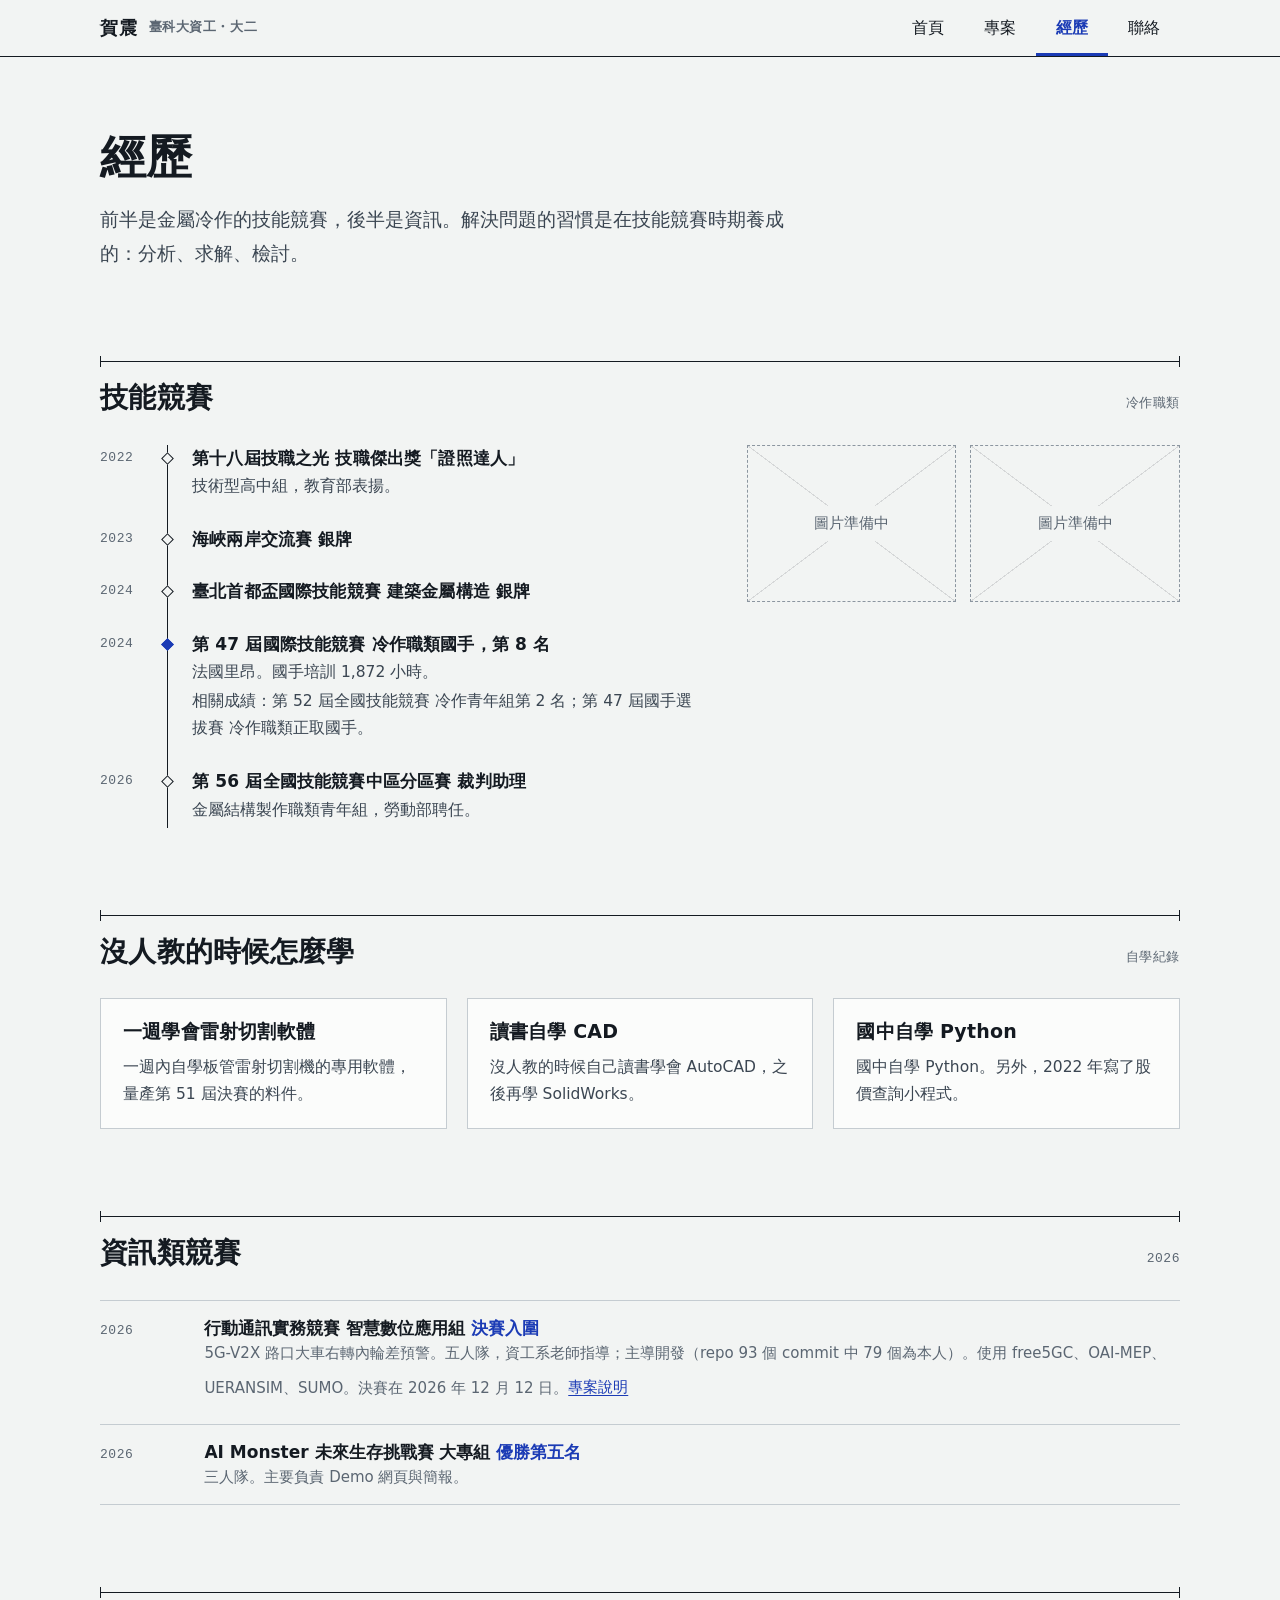
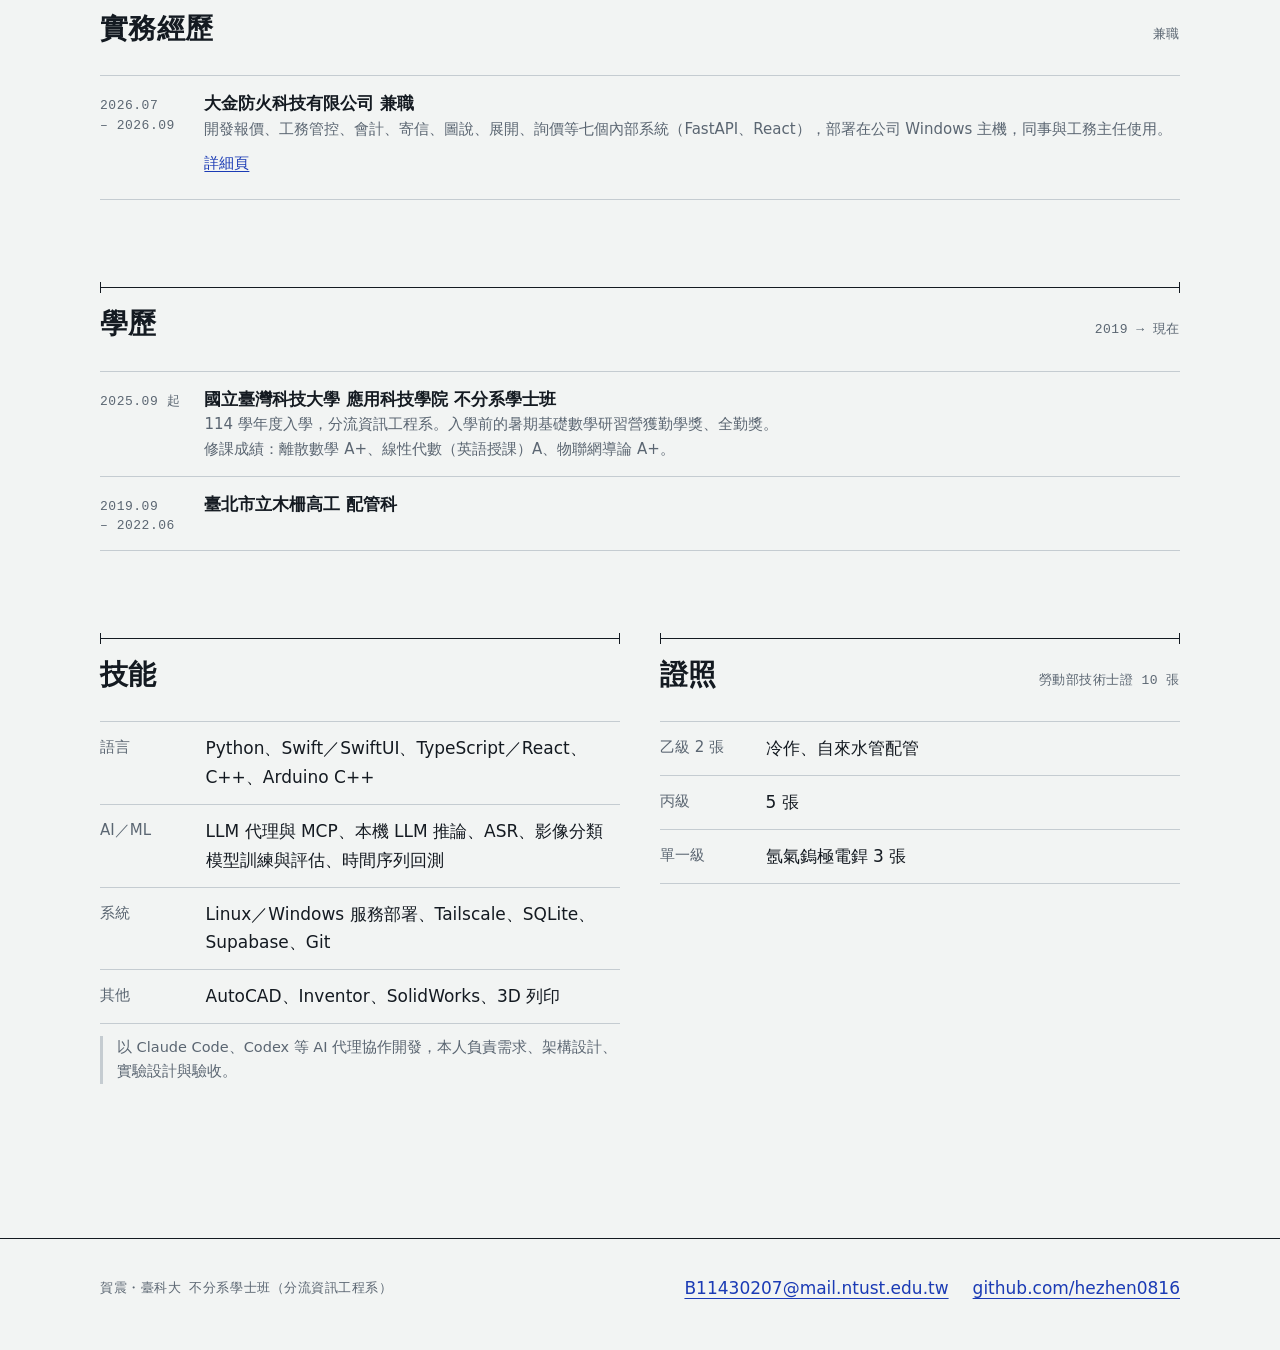
==== experience.html @ 113f3aa9 "Publish personal introduction site" ====
<!doctype html>
<html lang="zh-Hant-TW">
<head>
<meta charset="utf-8">
<meta name="viewport" content="width=device-width, initial-scale=1">
<title>經歷｜賀震</title>
<meta name="description" content="賀震的經歷：技能競賽、資訊類競賽、兼職、學歷、技能與證照。">
<link rel="stylesheet" href="assets/css/base.css">
<link rel="stylesheet" href="assets/css/layout.css">
<link rel="stylesheet" href="assets/css/components.css">
</head>
<body>
<a class="skip" href="#main">跳到主要內容</a>
<header class="site-head">
  <div class="wrap">
    <a class="brand" href="index.html">賀震 <span class="note">臺科大資工・大二</span></a>
    <nav class="site-nav" aria-label="主要導覽">
      <ul>
        <li><a href="index.html">首頁</a></li>
        <li><a href="projects.html">專案</a></li>
        <li><a href="experience.html" aria-current="page">經歷</a></li>
        <li><a href="index.html#contact">聯絡</a></li>
      </ul>
    </nav>
  </div>
</header>
<main id="main">
<div class="wrap page-head">
  <h1>經歷</h1>
  <p class="lead">前半是金屬冷作的技能競賽，後半是資訊。解決問題的習慣是在技能競賽時期養成的：分析、求解、檢討。</p>
</div>

<section class="section" aria-labelledby="skillcomp">
  <div class="wrap">
    <div class="sec-head"><h2 id="skillcomp">技能競賽</h2><p class="note">冷作職類</p></div>
    <div class="split" style="grid-template-columns:minmax(0,7fr) minmax(0,5fr)">
      <ol class="timeline">
        <li>
          <span class="note when">2022</span>
          <div class="body"><h3>第十八屆技職之光 技職傑出獎「證照達人」</h3><p>技術型高中組，教育部表揚。</p></div>
        </li>
        <li>
          <span class="note when">2023</span>
          <div class="body"><h3>海峽兩岸交流賽 銀牌</h3></div>
        </li>
        <li>
          <span class="note when">2024</span>
          <div class="body"><h3>臺北首都盃國際技能競賽 建築金屬構造 銀牌</h3></div>
        </li>
        <li class="key">
          <span class="note when">2024</span>
          <div class="body">
            <h3>第 47 屆國際技能競賽 冷作職類國手，第 8 名</h3>
            <p>法國里昂。國手培訓 1,872 小時。</p>
            <p>相關成績：第 52 屆全國技能競賽 冷作青年組第 2 名；第 47 屆國手選拔賽 冷作職類正取國手。</p>
          </div>
        </li>
        <li>
          <span class="note when">2026</span>
          <div class="body"><h3>第 56 屆全國技能競賽中區分區賽 裁判助理</h3><p>金屬結構製作職類青年組，勞動部聘任。</p></div>
        </li>
      </ol>
      <div class="slots">
        <!-- PHOTO: 第 47 屆國際技能競賽現場或作品照片 -->
        <figure><div class="slot tall" role="img" aria-label="圖片準備中"><span>圖片準備中</span></div></figure>
        <!-- PHOTO: 技職之光獎座照片 -->
        <figure><div class="slot" role="img" aria-label="圖片準備中"><span>圖片準備中</span></div></figure>
      </div>
    </div>
  </div>
</section>

<section class="section" aria-labelledby="learn">
  <div class="wrap">
    <div class="sec-head"><h2 id="learn">沒人教的時候怎麼學</h2><p class="note">自學紀錄</p></div>
    <div class="grid three">
      <article class="card plain"><h3>一週學會雷射切割軟體</h3><p>一週內自學板管雷射切割機的專用軟體，量產第 51 屆決賽的料件。</p></article>
      <article class="card plain"><h3>讀書自學 CAD</h3><p>沒人教的時候自己讀書學會 AutoCAD，之後再學 SolidWorks。</p></article>
      <article class="card plain"><h3>國中自學 Python</h3><p>國中自學 Python。另外，2022 年寫了股價查詢小程式。</p></article>
    </div>
  </div>
</section>

<section class="section" aria-labelledby="itcomp">
  <div class="wrap">
    <div class="sec-head"><h2 id="itcomp">資訊類競賽</h2><p class="note">2026</p></div>
    <ul class="rows">
      <li><span class="note when">2026</span><span class="what">行動通訊實務競賽 智慧數位應用組 <span class="res">決賽入圍</span>
        <span class="sub">5G-V2X 路口大車右轉內輪差預警。五人隊，資工系老師指導；主導開發（repo 93 個 commit 中 79 個為本人）。使用 free5GC、OAI-MEP、UERANSIM、SUMO。決賽在 2026 年 12 月 12 日。<a href="projects.html#v2x">專案說明</a></span></span></li>
      <li><span class="note when">2026</span><span class="what">AI Monster 未來生存挑戰賽 大專組 <span class="res">優勝第五名</span>
        <span class="sub">三人隊。主要負責 Demo 網頁與簡報。</span></span></li>
    </ul>
  </div>
</section>

<section class="section" aria-labelledby="work">
  <div class="wrap">
    <div class="sec-head"><h2 id="work">實務經歷</h2><p class="note">兼職</p></div>
    <ul class="rows">
      <li><span class="note when">2026.07<br>– 2026.09</span><span class="what">大金防火科技有限公司 兼職
        <span class="sub">開發報價、工務管控、會計、寄信、圖說、展開、詢價等七個內部系統（FastAPI、React），部署在公司 Windows 主機，同事與工務主任使用。<a href="projects/internal-systems.html">詳細頁</a></span></span></li>
    </ul>
  </div>
</section>

<section class="section" aria-labelledby="edu">
  <div class="wrap">
    <div class="sec-head"><h2 id="edu">學歷</h2><p class="note">2019 → 現在</p></div>
    <ul class="rows">
      <li><span class="note when">2025.09 起</span><span class="what">國立臺灣科技大學 應用科技學院 不分系學士班
        <span class="sub">114 學年度入學，分流資訊工程系。入學前的暑期基礎數學研習營獲勤學獎、全勤獎。<br>修課成績：離散數學 A+、線性代數（英語授課）A、物聯網導論 A+。</span></span></li>
      <li><span class="note when">2019.09<br>– 2022.06</span><span class="what">臺北市立木柵高工 配管科</span></li>
    </ul>
  </div>
</section>

<section class="section" aria-labelledby="skills">
  <div class="wrap">
    <div class="split even">
      <div>
        <div class="sec-head"><h2 id="skills">技能</h2></div>
        <dl class="kv">
          <div><dt>語言</dt><dd>Python、Swift／SwiftUI、TypeScript／React、C++、Arduino C++</dd></div>
          <div><dt>AI／ML</dt><dd>LLM 代理與 MCP、本機 LLM 推論、ASR、影像分類模型訓練與評估、時間序列回測</dd></div>
          <div><dt>系統</dt><dd>Linux／Windows 服務部署、Tailscale、SQLite、Supabase、Git</dd></div>
          <div><dt>其他</dt><dd>AutoCAD、Inventor、SolidWorks、3D 列印</dd></div>
        </dl>
        <p class="flow-note">以 Claude Code、Codex 等 AI 代理協作開發，本人負責需求、架構設計、實驗設計與驗收。</p>
      </div>
      <div>
        <div class="sec-head"><h2 id="lic">證照</h2><p class="note">勞動部技術士證 10 張</p></div>
        <dl class="kv">
          <div><dt>乙級 2 張</dt><dd>冷作、自來水管配管</dd></div>
          <div><dt>丙級</dt><dd>5 張</dd></div>
          <div><dt>單一級</dt><dd>氬氣鎢極電銲 3 張</dd></div>
        </dl>
      </div>
    </div>
  </div>
</section>
</main>
<footer class="site-foot">
  <div class="wrap">
    <p class="note">賀震・臺科大 不分系學士班（分流資訊工程系）</p>
    <p class="foot-links">
      <a href="mailto:B11430207@mail.ntust.edu.tw">B11430207@mail.ntust.edu.tw</a>
      <a href="https://github.com/hezhen0816" rel="noopener">github.com/hezhen0816</a>
    </p>
  </div>
</footer>
</body>
</html>
---- assets/css/base.css ----
/* base.css — design tokens, reset, typography, links, focus */
:root {
  color-scheme: light;
  --paper: #f2f4f3;        /* drafting vellum */
  --sheet: #fbfcfb;        /* raised surface */
  --ink: #141a21;
  --ink-2: #3b4652;
  --muted: #5b6672;
  --line: #c5ccd1;
  --line-strong: #141a21;
  --blue: #1b3bb5;         /* layout-fluid blue, the single accent */
  --blue-soft: #e2e7f7;
  --scribe: #9a4208;       /* caveats and limits only */
  --scribe-soft: #f6e9dc;

  --sans: "PingFang TC", "Noto Sans TC", "Microsoft JhengHei", "Heiti TC", system-ui, sans-serif;
  --mono: ui-monospace, "SF Mono", "Cascadia Mono", Menlo, Consolas, "PingFang TC", "Microsoft JhengHei", monospace;

  --wrap: 1080px;
  --gutter: clamp(18px, 4vw, 40px);
  --step: clamp(56px, 8vw, 104px);
}

*, *::before, *::after { box-sizing: border-box; }
html { -webkit-text-size-adjust: 100%; text-size-adjust: 100%; scroll-behavior: smooth; }
body {
  margin: 0;
  background: var(--paper);
  color: var(--ink);
  font-family: var(--sans);
  font-size: 1.0625rem;
  line-height: 1.8;
  overflow-wrap: anywhere;
  -webkit-font-smoothing: antialiased;
}
img, svg { max-width: 100%; height: auto; display: block; }
h1, h2, h3, h4, p, ul, ol, dl, dd, figure { margin: 0; }
ul, ol { padding: 0; list-style: none; }

h1, h2, h3 { line-height: 1.3; font-weight: 600; letter-spacing: 0.01em; text-wrap: balance; }
h1 { font-size: clamp(2rem, 5.4vw, 3.5rem); line-height: 1.22; letter-spacing: 0; }
h2 { font-size: clamp(1.4rem, 2.6vw, 1.75rem); }
h3 { font-size: 1.1875rem; }
p { text-wrap: pretty; }
.nb { display: inline-block; }            /* keep a phrase on one line */
strong { font-weight: 600; }

a { color: var(--blue); text-underline-offset: 0.22em; text-decoration-thickness: 1px; }
a:hover { text-decoration-thickness: 2px; }
:focus-visible { outline: 3px solid var(--blue); outline-offset: 3px; border-radius: 1px; }

/* small annotation text, like lettering on a drawing */
.note {
  font-family: var(--mono);
  font-size: 0.8125rem;
  line-height: 1.5;
  letter-spacing: 0.04em;
  color: var(--muted);
}
.num { font-family: var(--mono); font-variant-numeric: tabular-nums; letter-spacing: 0; }
.lead { font-size: clamp(1.0625rem, 1.6vw, 1.1875rem); color: var(--ink-2); max-width: 36em; }
.muted { color: var(--muted); }

.skip {
  position: absolute; left: 12px; top: -80px; z-index: 10;
  background: var(--ink); color: #fff; padding: 12px 16px; text-decoration: none;
}
.skip:focus { top: 12px; }

.visually-hidden {
  position: absolute; width: 1px; height: 1px; overflow: hidden;
  clip-path: inset(50%); white-space: nowrap;
}

@media (prefers-reduced-motion: reduce) {
  html { scroll-behavior: auto; }
  *, *::before, *::after { animation: none !important; transition: none !important; }
}
---- assets/css/layout.css ----
/* layout.css — page frame: header, main sections, grids, footer */
.wrap { width: 100%; max-width: calc(var(--wrap) + var(--gutter) * 2); margin-inline: auto; padding-inline: var(--gutter); }

/* header */
.site-head { border-bottom: 1px solid var(--line-strong); background: var(--paper); }
.site-head .wrap { display: flex; align-items: stretch; justify-content: space-between; gap: 8px; }
.brand {
  display: flex; align-items: center; gap: 10px; min-height: 56px;
  color: var(--ink); text-decoration: none; font-weight: 600; font-size: 1.125rem; letter-spacing: 0.08em;
}
.brand .note { display: none; }
.site-nav ul { display: flex; height: 100%; }
.site-nav a {
  display: flex; align-items: center; min-height: 56px; min-width: 44px; padding: 0 14px;
  color: var(--ink); text-decoration: none; font-size: 1rem;
  border-bottom: 3px solid transparent; border-top: 3px solid transparent;
}
.site-nav a:hover { color: var(--blue); }
.site-nav a[aria-current="page"] { border-bottom-color: var(--blue); color: var(--blue); font-weight: 600; }
@media (min-width: 640px) {
  .brand .note { display: inline; }
  .site-nav a { padding: 0 20px; }
}

/* sections */
.section { padding-block: calc(var(--step) * 0.5); }
.section + .section { padding-top: calc(var(--step) * 0.35); }
.page-head { padding-block: clamp(40px, 6vw, 72px) clamp(24px, 4vw, 40px); }
.page-head h1 { font-size: clamp(1.9rem, 4.6vw, 2.9rem); }
.page-head .lead { margin-top: 16px; }
.crumb { display: inline-flex; align-items: center; min-height: 44px; margin-bottom: 6px; text-decoration: none; }
.crumb:hover { text-decoration: underline; }

/* section heading: a dimension line with end ticks */
.sec-head { display: flex; align-items: baseline; justify-content: space-between; gap: 16px; flex-wrap: wrap; position: relative; padding-top: 18px; margin-bottom: 28px; border-top: 1px solid var(--line-strong); }
.sec-head::before, .sec-head::after { content: ""; position: absolute; top: -6px; width: 1px; height: 11px; background: var(--line-strong); }
.sec-head::before { left: 0; }
.sec-head::after { right: 0; }

/* grids */
.grid { display: grid; gap: 20px; }
@media (min-width: 720px) {
  .grid.two { grid-template-columns: repeat(2, minmax(0, 1fr)); }
  .grid.three { grid-template-columns: repeat(3, minmax(0, 1fr)); }
  .split { display: grid; grid-template-columns: minmax(0, 5fr) minmax(0, 7fr); gap: 40px; align-items: start; }
  .split.even { grid-template-columns: repeat(2, minmax(0, 1fr)); }
}
.split > * + * { margin-top: 24px; }
@media (min-width: 720px) { .split > * + * { margin-top: 0; } }
.stack > * + * { margin-top: 16px; }
.stack-lg > * + * { margin-top: 32px; }

/* hero */
.hero { padding-block: clamp(36px, 6vw, 80px) clamp(28px, 4vw, 48px);
  background-image:
    linear-gradient(to right, rgba(20,26,33,.045) 1px, transparent 1px),
    linear-gradient(to bottom, rgba(20,26,33,.045) 1px, transparent 1px);
  background-size: 32px 32px; background-position: center top;
  border-bottom: 1px solid var(--line);
}
.hero-grid { display: grid; gap: 28px; }
.hero h1 { margin-block: 14px 20px; }
.hero-actions { display: flex; flex-wrap: wrap; gap: 12px; margin-top: 28px; }
.hero-side { display: grid; gap: 16px; grid-template-columns: 104px minmax(0, 1fr); align-items: start; }
@media (min-width: 900px) {
  .hero-grid { grid-template-columns: minmax(0, 1fr) 320px; gap: 56px; align-items: center; }
  .hero-side { grid-template-columns: 1fr; align-items: start; }
}

/* footer */
.site-foot { margin-top: var(--step); border-top: 1px solid var(--line-strong); padding-block: 28px 40px; }
.site-foot .wrap { display: flex; flex-wrap: wrap; gap: 8px 32px; justify-content: space-between; align-items: center; }
.site-foot a { display: inline-flex; align-items: center; min-height: 44px; }
.foot-links { display: flex; flex-wrap: wrap; gap: 0 24px; }
.sec-head > a { display: inline-flex; align-items: center; min-height: 44px; }
.brand { min-width: 44px; }
@media (max-width: 639px) { .site-nav a { padding: 0 9px; } }
.hero h1 { font-size: clamp(2.1rem, 5.6vw, 3.6rem); letter-spacing: 0.02em; }
---- assets/css/components.css ----
/* components.css — reusable pieces: buttons, title block, cards, path, timeline, figures, charts */

/* buttons */
.btn {
  display: inline-flex; align-items: center; gap: 8px; min-height: 48px; padding: 0 20px;
  border: 1px solid var(--ink); background: var(--ink); color: #fff;
  text-decoration: none; font-weight: 600; font-size: 1rem; transition: background-color .15s, color .15s, border-color .15s;
}
.btn:hover { background: var(--blue); border-color: var(--blue); }
.btn.ghost { background: transparent; color: var(--ink); }
.btn.ghost:hover { color: var(--blue); border-color: var(--blue); background: var(--sheet); }
.arrow { display: inline-block; transition: transform .15s; }
a:hover .arrow { transform: translateX(3px); }

/* portrait with drawing-frame corner marks */
.portrait { position: relative; background: var(--sheet); border: 1px solid var(--line-strong); padding: 6px; }
.portrait img { width: 100%; aspect-ratio: 4 / 5; object-fit: cover; object-position: center 15%; }
@media (min-width: 900px) { .portrait { width: 180px; } }

/* title block — the corner table of an engineering drawing */
.title-block { border: 1px solid var(--line-strong); background: var(--sheet); display: grid; grid-template-columns: 1fr 1fr; }
.title-block > div { padding: 8px 12px 9px; border-top: 1px solid var(--line-strong); min-width: 0; }
.title-block > div:nth-child(-n+1), .title-block > div.wide:first-child { border-top: 0; }
.title-block > div.wide { grid-column: 1 / -1; }
.title-block > div.half + div.half { border-left: 1px solid var(--line-strong); }
.title-block dt { font-family: var(--mono); font-size: 0.75rem; letter-spacing: 0.08em; color: var(--muted); line-height: 1.4; }
.title-block dd { font-size: 0.9375rem; line-height: 1.5; font-weight: 600; }
.title-block dd a { font-weight: 500; }

/* path: three stations along a measured line */
.path { display: grid; gap: 0; counter-reset: st; }
.path li { position: relative; padding: 0 0 26px 28px; border-left: 1px solid var(--line-strong); }
.path li:last-child { padding-bottom: 0; }
.path li::before { content: ""; position: absolute; left: -6px; top: 6px; width: 11px; height: 11px; background: var(--paper); border: 1px solid var(--line-strong); transform: rotate(45deg); }
.path li.now::before { background: var(--blue); border-color: var(--blue); }
.path .when { display: block; margin-bottom: 2px; }
.path h3 { font-size: 1.125rem; }
.path p { font-size: 0.9688rem; color: var(--ink-2); margin-top: 4px; line-height: 1.7; }
.path .big { font-size: 1.5rem; font-weight: 600; color: var(--blue); }
@media (min-width: 820px) {
  .path { grid-template-columns: repeat(3, minmax(0, 1fr)); }
  .path li { padding: 26px 28px 0 0; border-left: 0; border-top: 1px solid var(--line-strong); }
  .path li::before { left: 0; top: -6px; }
  .path li:last-child { padding-right: 0; }
}

/* cards */
.card { position: relative; display: flex; flex-direction: column; gap: 10px; background: var(--sheet); border: 1px solid var(--line); padding: 22px 22px 20px; transition: border-color .15s; }
.card:hover, .card:focus-within { border-color: var(--line-strong); }
.card h3 a { color: var(--ink); text-decoration: none; }
.card h3 a::after { content: ""; position: absolute; inset: 0; }   /* whole card is the tap target */
.card h3 a:hover { color: var(--blue); }
.card p { font-size: 0.9688rem; line-height: 1.75; color: var(--ink-2); }
.card .more { margin-top: auto; padding-top: 8px; color: var(--blue); font-weight: 600; font-size: 0.9375rem; }
.card.plain { padding: 20px 22px; }
.card .kind { color: var(--muted); }

/* a measured result, set like a dimension callout */
.measure { border-left: 3px solid var(--blue); padding: 2px 0 2px 12px; }
.measure .val { font-family: var(--mono); font-size: 1.375rem; font-weight: 600; line-height: 1.3; color: var(--ink); letter-spacing: -0.01em; }
.measure .val small { font-size: 0.8125rem; font-weight: 500; color: var(--muted); letter-spacing: 0.02em; }
.measure .cap { font-size: 0.875rem; color: var(--muted); line-height: 1.5; }

/* tags */
.tags { display: flex; flex-wrap: wrap; gap: 6px; }
.tags li { font-family: var(--mono); font-size: 0.78rem; line-height: 1.4; padding: 3px 8px; border: 1px solid var(--line); color: var(--ink-2); background: var(--paper); }
.flag { display: inline-block; font-size: 0.8125rem; font-weight: 600; line-height: 1.4; padding: 2px 8px; background: var(--blue-soft); color: var(--blue); }
.flag.warn { background: var(--scribe-soft); color: var(--scribe); }

/* ruled list (awards, compact rows) */
.rows { border-top: 1px solid var(--line); }
.rows > li { display: grid; grid-template-columns: 5.2em minmax(0, 1fr); gap: 4px 16px; padding: 14px 0; border-bottom: 1px solid var(--line); align-items: baseline; }
.rows .when { padding-top: 2px; }
.rows .what { font-weight: 600; line-height: 1.55; }
.rows .res { color: var(--blue); white-space: nowrap; }
.rows .sub { display: block; font-weight: 400; font-size: 0.9375rem; color: var(--muted); line-height: 1.65; }

/* compact project list */
.plist > li { padding: 18px 0; border-bottom: 1px solid var(--line); }
.plist > li:first-child { border-top: 1px solid var(--line); }
.plist h3 { font-size: 1.0625rem; display: flex; flex-wrap: wrap; align-items: baseline; gap: 4px 12px; }
.plist p { font-size: 0.9688rem; color: var(--ink-2); line-height: 1.75; margin-top: 4px; max-width: 46em; }

/* timeline */
.timeline > li { display: grid; grid-template-columns: 3em minmax(0, 1fr); gap: 0 16px; }
.timeline .when { padding-top: 3px; }
.timeline .body { position: relative; padding: 0 0 26px 24px; border-left: 1px solid var(--line-strong); }
.timeline > li:last-child .body { padding-bottom: 4px; }
.timeline .body::before { content: ""; position: absolute; left: -5px; top: 9px; width: 9px; height: 9px; background: var(--paper); border: 1px solid var(--line-strong); transform: rotate(45deg); }
.timeline .key .body::before { background: var(--blue); border-color: var(--blue); }
.timeline h3 { font-size: 1.0625rem; line-height: 1.55; }
.timeline p { font-size: 0.9688rem; color: var(--ink-2); line-height: 1.75; margin-top: 2px; }

/* figures and empty photo slots */
.fig { background: var(--sheet); border: 1px solid var(--line); padding: 10px; }
.fig img { width: 100%; border: 1px solid var(--line); }
.fig figcaption, .slot + figcaption { margin-top: 8px; font-size: 0.875rem; color: var(--muted); line-height: 1.5; }
.fig.narrow { max-width: 400px; }
.slot {
  display: grid; place-items: center; aspect-ratio: 16 / 9; min-height: 150px;
  border: 1px dashed #8c96a0; color: var(--muted); font-size: 0.9375rem;
  background:
    linear-gradient(to top right, transparent calc(50% - .5px), rgba(20,26,33,.13) calc(50% - .5px), rgba(20,26,33,.13) calc(50% + .5px), transparent calc(50% + .5px)),
    linear-gradient(to bottom right, transparent calc(50% - .5px), rgba(20,26,33,.13) calc(50% - .5px), rgba(20,26,33,.13) calc(50% + .5px), transparent calc(50% + .5px));
}
.slot span { background: var(--paper); padding: 4px 12px; }
.slot.tall { aspect-ratio: 4 / 3; }

/* flow: pipeline steps that stack on phones */
.flow { display: grid; gap: 0; counter-reset: step; }
.flow li { position: relative; counter-increment: step; background: var(--sheet); border: 1px solid var(--line-strong); padding: 12px 14px 12px 46px; font-size: 0.9688rem; line-height: 1.6; }
.flow li + li { margin-top: 22px; }
.flow li + li::after { content: ""; position: absolute; left: 22px; top: -23px; height: 22px; width: 1px; background: var(--line-strong); }
.flow li + li::before { content: ""; position: absolute; left: 18px; top: -9px; width: 9px; height: 9px; border-right: 1px solid var(--line-strong); border-bottom: 1px solid var(--line-strong); transform: rotate(45deg); }
.flow li > .n { position: absolute; left: 14px; top: 13px; font-family: var(--mono); font-size: 0.8125rem; color: var(--blue); font-weight: 600; }
.flow li > .n::before { content: counter(step, decimal-leading-zero); }
.flow strong { display: block; }
.flow span.d { color: var(--muted); font-size: 0.9063rem; }
.flow li.human { border-style: dashed; }
.flow-note { margin-top: 12px; font-size: 0.9063rem; color: var(--muted); padding-left: 14px; border-left: 3px solid var(--line); line-height: 1.65; }

/* bar chart built from a list */
.bars > li { display: grid; grid-template-columns: minmax(0, 9.5em) minmax(0, 1fr) 3.4em; gap: 10px; align-items: center; padding: 7px 0; font-size: 0.9375rem; line-height: 1.4; }
.bars .track { height: 14px; background: #dfe4e6; }
.bars .fill { display: block; height: 100%; width: calc(var(--v) * 100%); background: #7f8b96; }
.bars .pick .fill { background: var(--blue); }
.bars .pick .name { font-weight: 600; }
.bars .ref .fill { background: repeating-linear-gradient(135deg, #7f8b96 0 4px, #aab3bb 4px 8px); }
.bars .v { text-align: right; }
@media (max-width: 480px) { .bars > li { grid-template-columns: minmax(0, 1fr) 3.4em; } .bars .track { grid-column: 1 / -1; grid-row: 2; } }

/* before / after comparison */
.ba { display: grid; gap: 10px; }
.ba > div { display: grid; grid-template-columns: 4.5em minmax(0, 1fr); gap: 12px; align-items: center; font-size: 0.9375rem; }
.ba .track { display: flex; align-items: center; gap: 10px; min-width: 0; }
.ba .fill { height: 18px; background: #7f8b96; width: calc(var(--v) * (100% - 6.5em)); min-width: 3px; flex: none; }
.ba .after .fill { background: var(--blue); }

/* architecture diagrams (inline SVG) */
.diagram { background: var(--sheet); border: 1px solid var(--line); padding: 14px; }
.diagram svg { width: 100%; height: auto; font-family: var(--sans); }
.diagram .d-wide { display: none; }
@media (min-width: 760px) { .diagram .d-wide { display: block; } .diagram .d-tall { display: none; } }
.diagram .d-tall { max-width: 360px; margin-inline: auto; }
.dg-box { fill: #fbfcfb; stroke: #141a21; stroke-width: 1; }
.dg-zone { fill: none; stroke: #8c96a0; stroke-width: 1; stroke-dasharray: 5 4; }
.dg-line { fill: none; stroke: #141a21; stroke-width: 1; }
.dg-back { fill: none; stroke: #1b3bb5; stroke-width: 1.5; }
.dg-t { font-size: 14px; font-weight: 600; fill: #141a21; text-anchor: middle; }
.dg-s { font-size: 11.5px; fill: #5b6672; text-anchor: middle; }
.dg-z { font-size: 11.5px; fill: #5b6672; font-family: var(--mono); letter-spacing: .06em; }
.dg-b { font-size: 12.5px; fill: #1b3bb5; font-weight: 600; text-anchor: middle; }

/* limits box */
.limits { border: 1px solid var(--scribe); background: var(--sheet); padding: 20px 22px; }
.limits h2 { font-size: 1.1875rem; color: var(--scribe); }
.limits ul { margin-top: 10px; }
.limits li, .dots li { position: relative; padding-left: 18px; line-height: 1.75; }
.limits li + li, .dots li + li { margin-top: 6px; }
.limits li::before, .dots li::before { content: ""; position: absolute; left: 2px; top: 0.78em; width: 7px; height: 1px; background: currentColor; }

/* facts table on detail pages */
.facts { display: grid; grid-template-columns: repeat(auto-fit, minmax(200px, 1fr)); gap: 18px 28px; padding: 20px 0; border-block: 1px solid var(--line-strong); }

/* key/value skill table */
.kv > div { display: grid; grid-template-columns: 5.5em minmax(0, 1fr); gap: 12px; padding: 12px 0; border-bottom: 1px solid var(--line); }
.kv > div:first-child { border-top: 1px solid var(--line); }
.kv dt { color: var(--muted); font-size: 0.9375rem; }
.kv dd { line-height: 1.7; }

/* contact */
.contact { border: 1px solid var(--line-strong); background: var(--sheet); padding: clamp(22px, 4vw, 40px); display: grid; gap: 20px; }
.contact .mail { font-family: var(--mono); font-size: clamp(0.95rem, 3.6vw, 1.375rem); font-weight: 600; display: inline-flex; align-items: center; min-height: 44px; }
@media (min-width: 820px) { .contact { grid-template-columns: minmax(0, 1fr) auto; align-items: end; } }

.pager { display: flex; flex-wrap: wrap; justify-content: space-between; gap: 12px; margin-top: 48px; padding-top: 20px; border-top: 1px solid var(--line); }
.pager a { display: inline-flex; align-items: center; min-height: 44px; font-weight: 600; text-decoration: none; }
.pager a:hover { text-decoration: underline; }

/* wide card: text beside figure */
.card.wide { display: grid; gap: 20px; }
@media (min-width: 720px) { .card.wide { grid-template-columns: minmax(0, 3fr) minmax(0, 2fr); gap: 32px; align-items: center; } }

/* paired photo slots */
.slots { display: grid; grid-template-columns: repeat(2, minmax(0, 1fr)); gap: 14px; }
.slots .slot { aspect-ratio: 4 / 3; min-height: 0; }

/* title block collapses to single column beside the portrait on small screens */
@media (max-width: 899px) {
  .title-block > div.half { grid-column: 1 / -1; }
  .title-block > div.half + div.half { border-left: 0; }
  .title-block dd br { display: none; }
  .title-block dd { font-size: 0.875rem; }
  .title-block > div { padding: 6px 10px 7px; }
}
.title-block .sep { display: none; }
@media (max-width: 899px) { .title-block .sep { display: inline; } }
.timeline h3, .path h3, .plist h3 { text-wrap: wrap; }

/* phone screenshots, shown whole */
.phones { display: grid; grid-template-columns: repeat(2, minmax(0, 1fr)); gap: 12px; max-width: 440px; }
.phones figure { background: var(--sheet); border: 1px solid var(--line); padding: 8px; }
.phones img { width: 100%; border: 1px solid var(--line); }
.phones figcaption { margin-top: 8px; font-size: 0.8438rem; color: var(--muted); line-height: 1.5; }
.phones.one { grid-template-columns: minmax(0, 1fr); max-width: 260px; }
.phones { align-items: start; }

/* HTML diagram header/footer boxes */
.dg-head { border: 1px solid var(--line-strong); padding: 10px 14px; font-weight: 600; text-align: center; margin-bottom: 10px; line-height: 1.5; }
.dg-foot { border: 1px dashed #8c96a0; padding: 8px 14px; text-align: center; color: var(--muted); font-size: 0.9375rem; margin-top: 10px; }
.diagram .bars > li { grid-template-columns: 5em minmax(0, 1fr) 3em; }
@media (max-width: 480px) { .diagram .bars > li { grid-template-columns: 5em minmax(0, 1fr) 3em; } .diagram .bars .track { grid-column: auto; grid-row: auto; } }
.disclosure { margin-top: 12px; font-size: 1rem; padding-left: 14px; border-left: 3px solid var(--blue); }

/* inline text links get a 44px hit area */
.sub a, .flow-note a { display: inline-flex; align-items: center; min-height: 44px; min-width: 44px; }
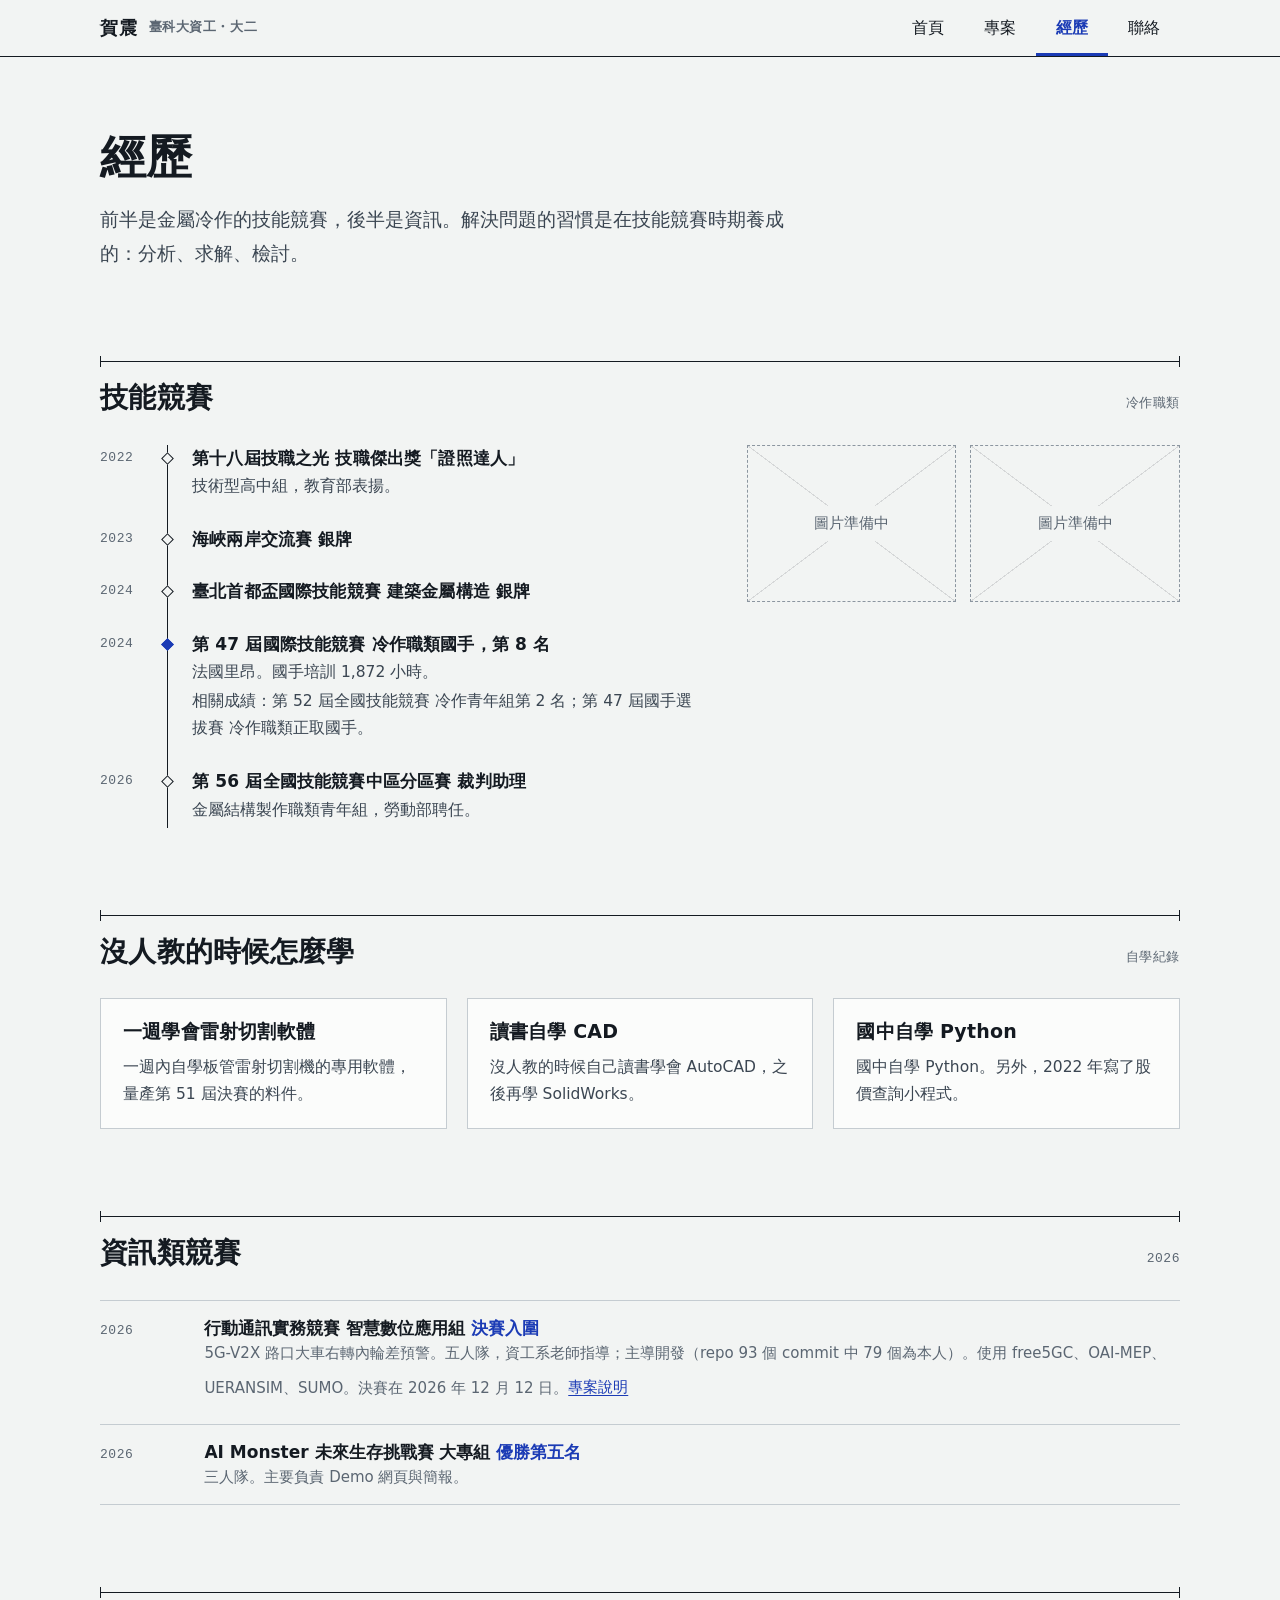
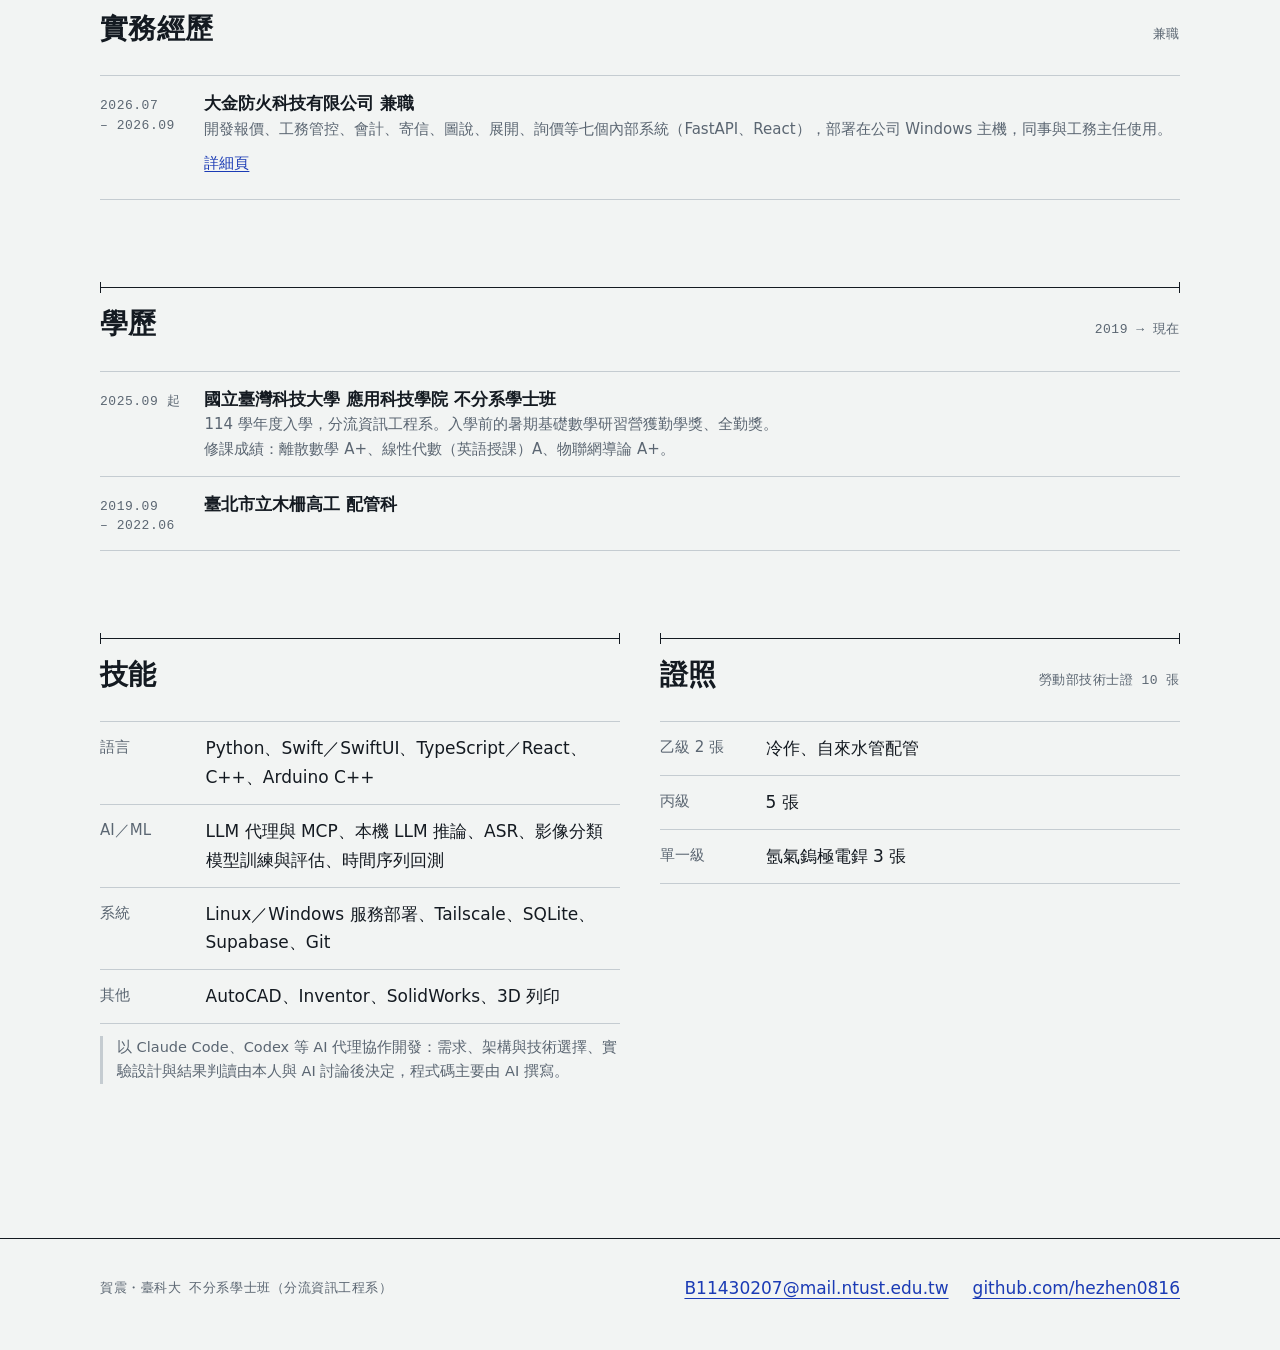
==== commit 61f52c05: "Describe AI collaboration accurately" ====
--- a/experience.html
+++ b/experience.html
@@ -8,6 +8,7 @@
 <link rel="stylesheet" href="assets/css/base.css">
 <link rel="stylesheet" href="assets/css/layout.css">
 <link rel="stylesheet" href="assets/css/components.css">
+<script src="assets/js/motion.js"></script>
 </head>
 <body>
 <a class="skip" href="#main">跳到主要內容</a>
@@ -125,7 +126,7 @@
           <div><dt>系統</dt><dd>Linux／Windows 服務部署、Tailscale、SQLite、Supabase、Git</dd></div>
           <div><dt>其他</dt><dd>AutoCAD、Inventor、SolidWorks、3D 列印</dd></div>
         </dl>
-        <p class="flow-note">以 Claude Code、Codex 等 AI 代理協作開發，本人負責需求、架構設計、實驗設計與驗收。</p>
+        <p class="flow-note">以 Claude Code、Codex 等 AI 代理協作開發：需求、架構與技術選擇、實驗設計與結果判讀由本人與 AI 討論後決定，程式碼主要由 AI 撰寫。</p>
       </div>
       <div>
         <div class="sec-head"><h2 id="lic">證照</h2><p class="note">勞動部技術士證 10 張</p></div>
--- a/assets/css/components.css
+++ b/assets/css/components.css
@@ -214,3 +214,66 @@
 
 /* inline text links get a 44px hit area */
 .sub a, .flow-note a { display: inline-flex; align-items: center; min-height: 44px; min-width: 44px; }
+
+/* ---------------------------------------------------------------------------
+   motion — pre-animation states exist only under html.js-motion, which
+   assets/js/motion.js sets (and never sets under prefers-reduced-motion).
+   Without it every element below is already in its final state.
+   --------------------------------------------------------------------------- */
+
+/* project cards: a slight lift on hover and keyboard focus */
+.card:not(.plain) { transition: border-color .15s, transform .2s ease-out; }
+.card:not(.plain):hover { border-color: var(--line-strong); transform: translateY(-2px); }
+/* separate rule so a browser without :has() still keeps the hover rule */
+.card:not(.plain):has(:focus-visible) { border-color: var(--line-strong); transform: translateY(-2px); }
+@media (prefers-reduced-motion: reduce) {
+  .card:not(.plain):hover { transform: none; }
+  .card:not(.plain):has(:focus-visible) { transform: none; }
+}
+
+@media screen {
+  /* section heading dimension line draws left -> right; end tick lands last */
+  .js-motion .sec-head {
+    border-top-color: transparent;
+    background: linear-gradient(var(--line-strong), var(--line-strong)) no-repeat left top / 0% 1px;
+    background-origin: border-box;
+    transition: background-size .7s cubic-bezier(.25, .6, .3, 1);
+  }
+  .js-motion .sec-head::before, .js-motion .sec-head::after { opacity: 0; transition: opacity .2s ease-out; }
+  .js-motion .sec-head::after { transition-delay: .55s; }
+  .js-motion .sec-head.is-in { background-size: 100% 1px; }
+  .js-motion .sec-head.is-in::before, .js-motion .sec-head.is-in::after { opacity: 1; }
+
+  /* home path: one continuous line, segment by segment, nodes set down as it passes */
+  .js-motion .path li {
+    border-left-color: transparent;
+    background: linear-gradient(var(--line-strong), var(--line-strong)) no-repeat left top / 1px 0%;
+    background-origin: border-box;
+    transition: background-size .3s linear;
+  }
+  .js-motion .path li::before { opacity: 0; transform: rotate(45deg) scale(.4); transition: opacity .2s ease-out, transform .2s ease-out; }
+  .js-motion .path li:nth-child(2), .js-motion .path li:nth-child(2)::before { transition-delay: .3s; }
+  .js-motion .path li:nth-child(3), .js-motion .path li:nth-child(3)::before { transition-delay: .6s; }
+  .js-motion .path li:last-child { transition-timing-function: ease-out; }
+  .js-motion .path.is-in li { background-size: 1px 100%; }
+  .js-motion .path.is-in li::before { opacity: 1; transform: rotate(45deg); }
+  @media (min-width: 820px) {
+    .js-motion .path li { border-top-color: transparent; background-size: 0% 1px; }
+    .js-motion .path.is-in li { background-size: 100% 1px; }
+  }
+
+  /* bars grow from zero (transform only, so nothing reflows) */
+  .js-motion .bars .fill, .js-motion .ba .fill { transform: scaleX(0); transform-origin: left center; transition: transform .7s cubic-bezier(.2, .7, .3, 1); }
+  .js-motion .bars.is-in .fill, .js-motion .ba.is-in .fill { transform: none; }
+
+  /* connector flow: a faint light gap travels along each line, only while on screen */
+  .dg-flow { fill: none; stroke: #fbfcfb; stroke-width: 2; stroke-dasharray: 3 45; stroke-dashoffset: 48; opacity: .6; }
+  .flow-on .dg-flow { animation: dg-flow 2.6s linear infinite; }
+  @keyframes dg-flow { to { stroke-dashoffset: 0; } }
+
+  .js-motion .flow-on.flow li + li::after {
+    background: repeating-linear-gradient(to bottom, var(--line-strong) 0 19px, #b9c1c7 19px 22px) 0 0 / 1px 22px;
+    animation: flow-down 2.4s linear infinite;
+  }
+  @keyframes flow-down { to { background-position: 0 22px; } }
+}
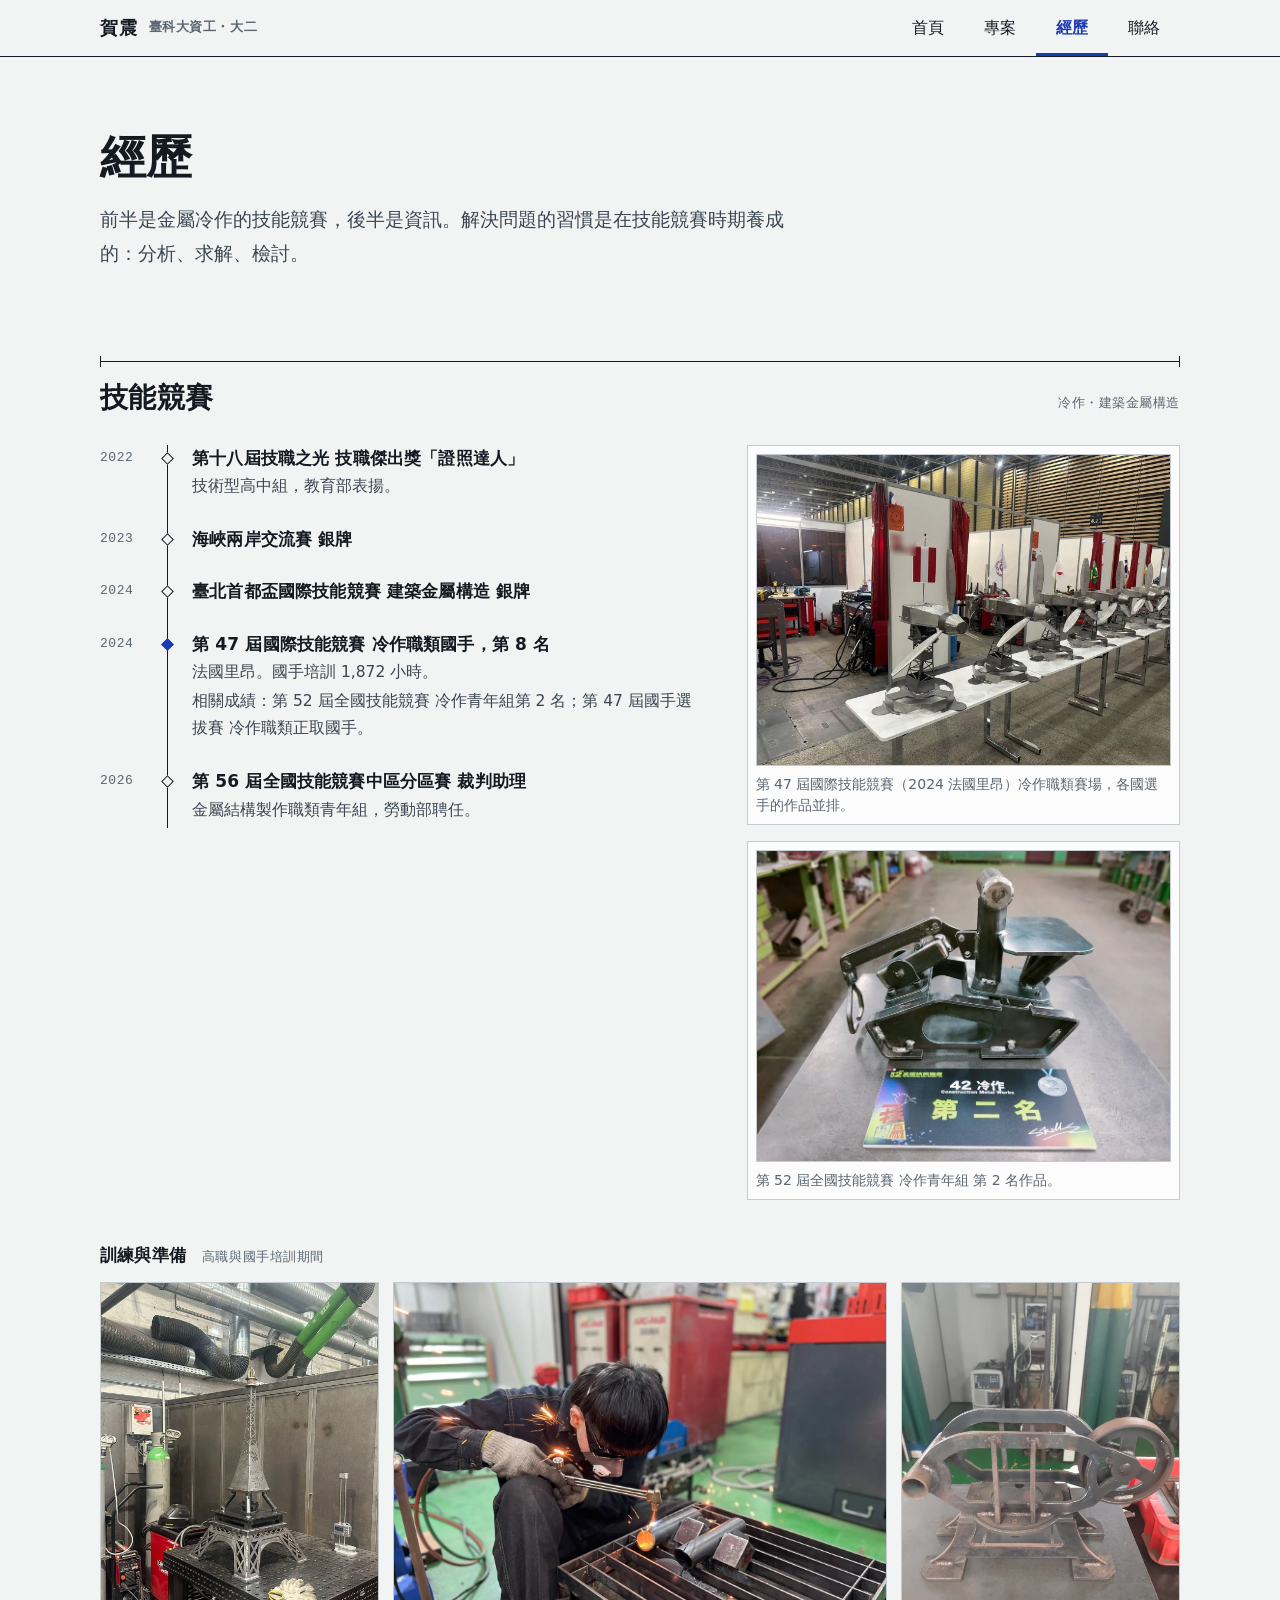
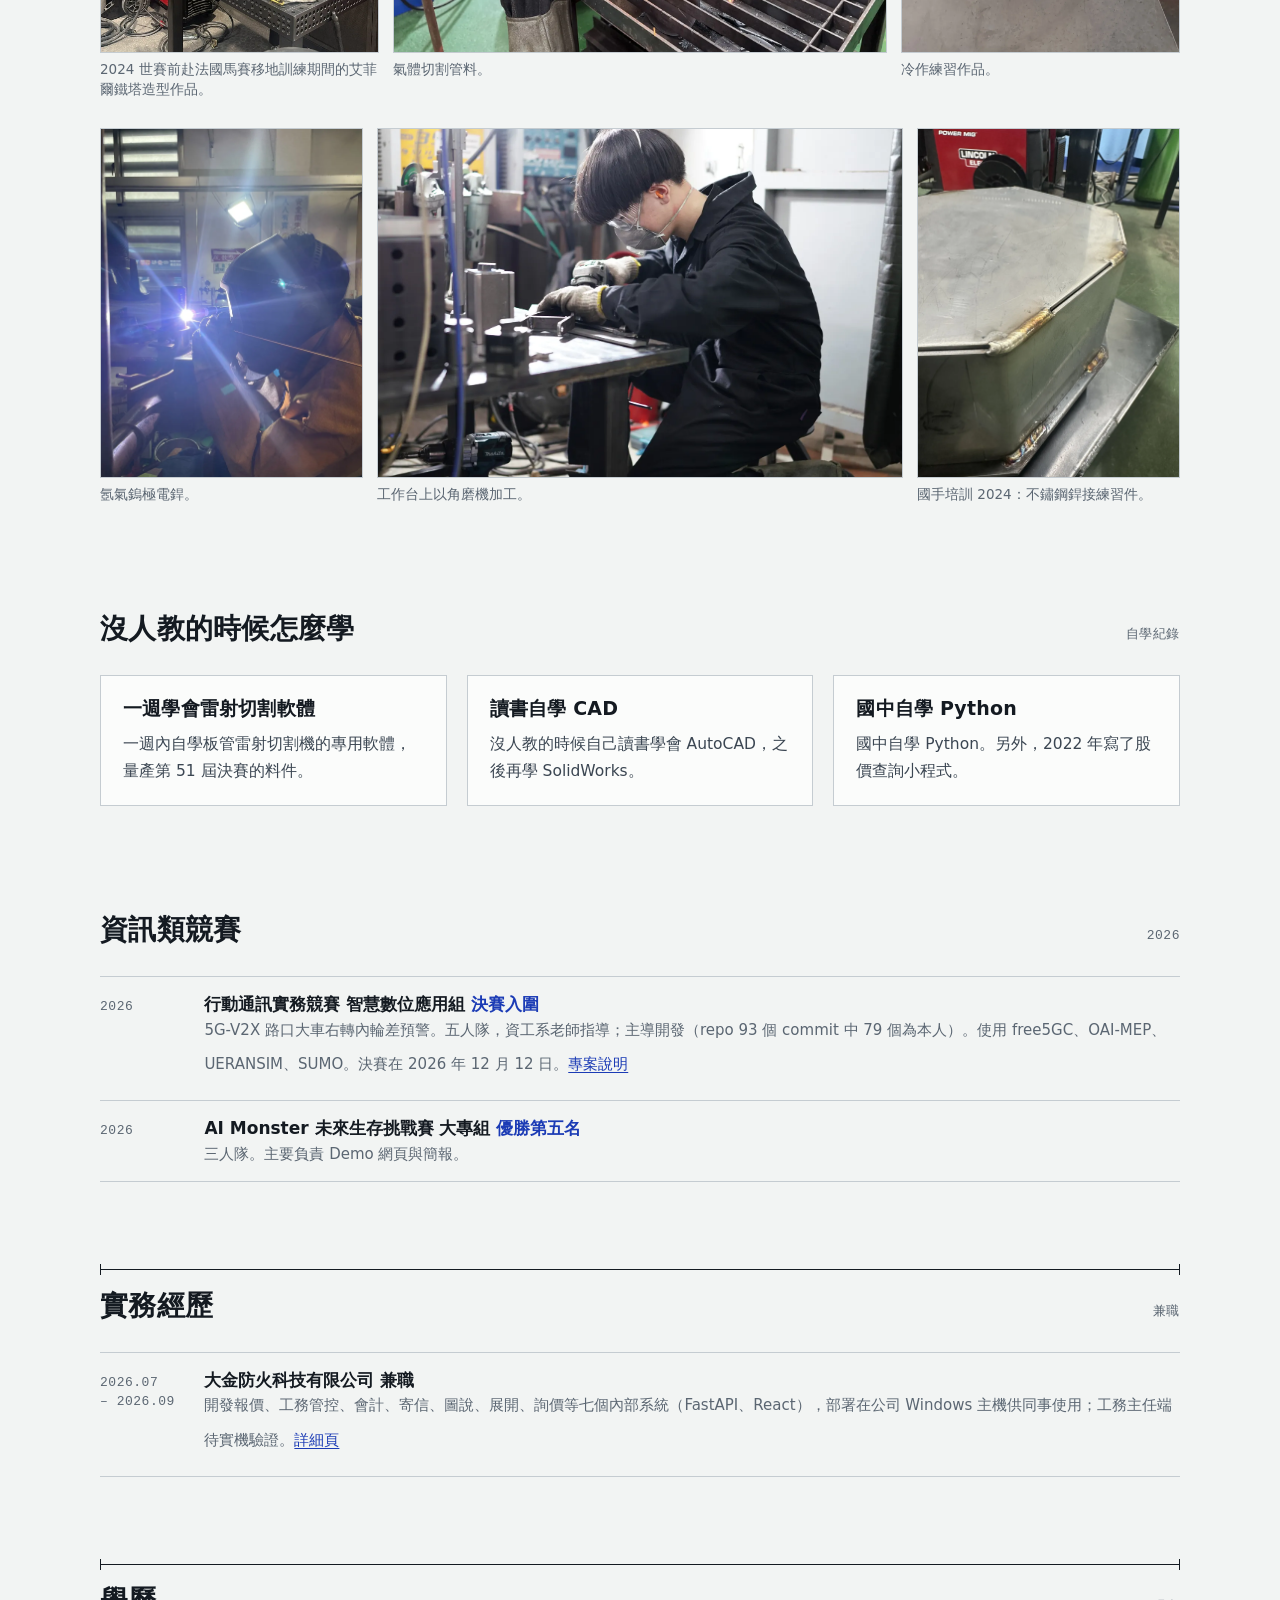
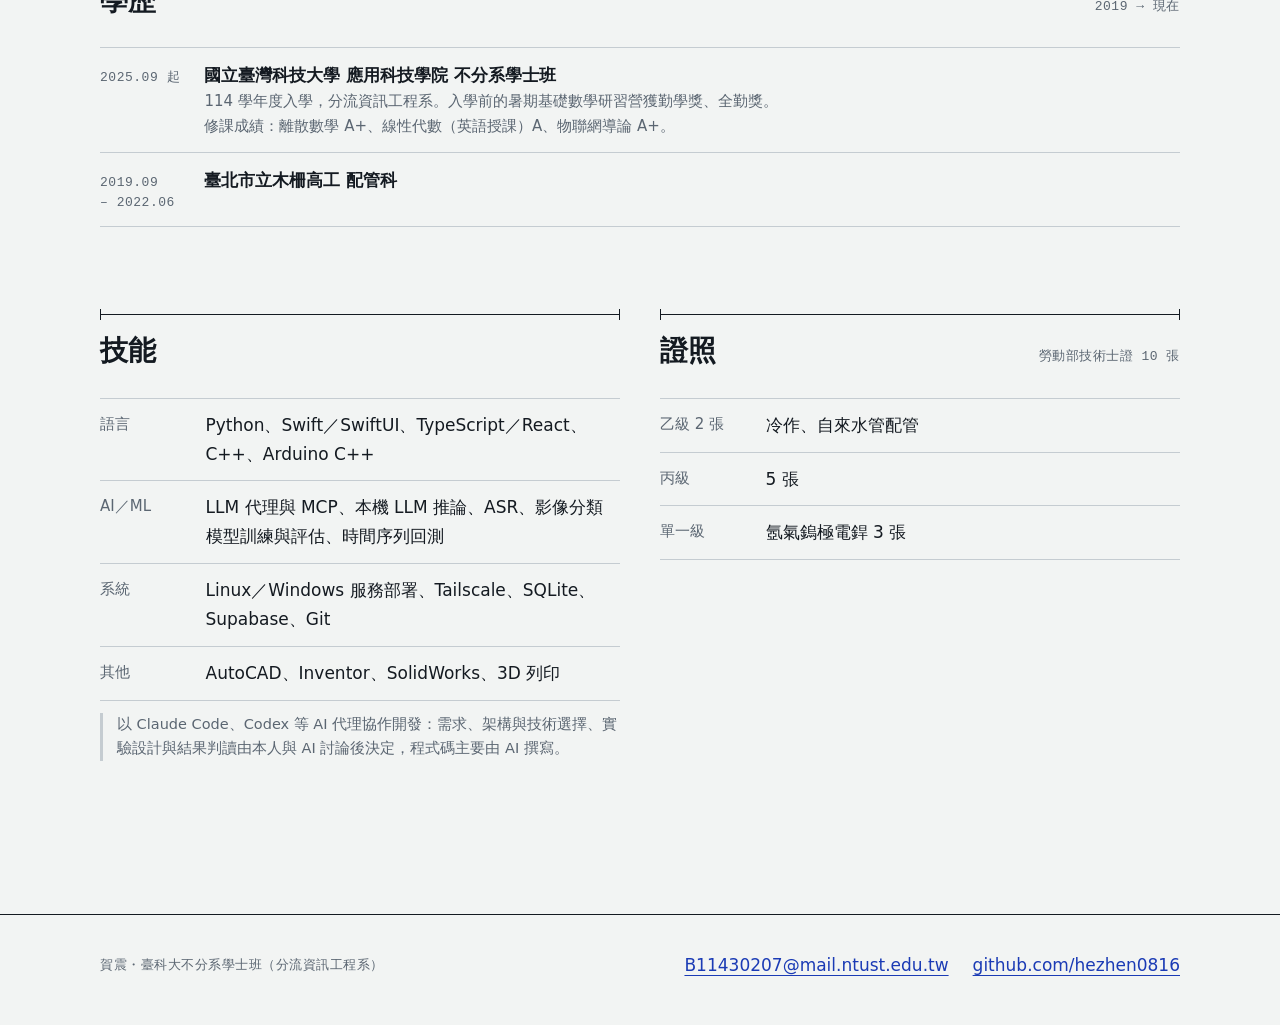
==== commit 514b8ee7: "Add photo gallery, project screenshots, V2X clip and review fixes Co-Authored-By: Claude Opus 5.5 <n" ====
--- a/experience.html
+++ b/experience.html
@@ -5,10 +5,18 @@
 <meta name="viewport" content="width=device-width, initial-scale=1">
 <title>經歷｜賀震</title>
 <meta name="description" content="賀震的經歷：技能競賽、資訊類競賽、兼職、學歷、技能與證照。">
+<link rel="icon" href="assets/img/favicon.svg" type="image/svg+xml">
+<meta property="og:type" content="website">
+<meta property="og:title" content="經歷｜賀震">
+<meta property="og:description" content="賀震的經歷：技能競賽、資訊類競賽、兼職、學歷、技能與證照。">
+<meta property="og:url" content="https://hezhen0816.github.io/portfolio/experience.html">
+<meta property="og:image" content="https://hezhen0816.github.io/portfolio/assets/img/og.jpg">
+<meta name="twitter:card" content="summary_large_image">
 <link rel="stylesheet" href="assets/css/base.css">
 <link rel="stylesheet" href="assets/css/layout.css">
 <link rel="stylesheet" href="assets/css/components.css">
 <script src="assets/js/motion.js"></script>
+<script src="assets/js/gallery.js" defer></script>
 </head>
 <body>
 <a class="skip" href="#main">跳到主要內容</a>
@@ -33,7 +41,7 @@
 
 <section class="section" aria-labelledby="skillcomp">
   <div class="wrap">
-    <div class="sec-head"><h2 id="skillcomp">技能競賽</h2><p class="note">冷作職類</p></div>
+    <div class="sec-head"><h2 id="skillcomp">技能競賽</h2><p class="note">冷作・建築金屬構造</p></div>
     <div class="split" style="grid-template-columns:minmax(0,7fr) minmax(0,5fr)">
       <ol class="timeline">
         <li>
@@ -61,12 +69,32 @@
           <div class="body"><h3>第 56 屆全國技能競賽中區分區賽 裁判助理</h3><p>金屬結構製作職類青年組，勞動部聘任。</p></div>
         </li>
       </ol>
-      <div class="slots">
-        <!-- PHOTO: 第 47 屆國際技能競賽現場或作品照片 -->
-        <figure><div class="slot tall" role="img" aria-label="圖片準備中"><span>圖片準備中</span></div></figure>
-        <!-- PHOTO: 技職之光獎座照片 -->
-        <figure><div class="slot" role="img" aria-label="圖片準備中"><span>圖片準備中</span></div></figure>
+      <div class="feature-photos">
+        <figure class="fig">
+          <button type="button" class="zoom" data-full="assets/img/experience/worldskills-lyon-floor.webp" aria-label="放大：第 47 屆國際技能競賽冷作職類賽場">
+            <img src="assets/img/experience/worldskills-lyon-floor.webp" width="1400" height="1050" alt="國際技能競賽法國里昂冷作職類賽場，各國選手完成的飛機螺旋槳造型金屬作品沿長桌排開" fetchpriority="high">
+          </button>
+          <figcaption>第 47 屆國際技能競賽（2024 法國里昂）冷作職類賽場，各國選手的作品並排。</figcaption>
+        </figure>
+        <figure class="fig">
+          <button type="button" class="zoom" data-full="assets/img/experience/national-52-second.webp" aria-label="放大：第 52 屆全國技能競賽第 2 名作品">
+            <img src="assets/img/experience/national-52-second.webp" width="855" height="643" alt="第 52 屆全國技能競賽冷作青年組第 2 名的金屬作品，前方放著寫有第二名的名牌" loading="lazy">
+          </button>
+          <figcaption>第 52 屆全國技能競賽 冷作青年組 第 2 名作品。</figcaption>
+        </figure>
       </div>
+    </div>
+    <div class="gallery-block">
+      <h3 class="gallery-title">訓練與準備 <span class="note">高職與國手培訓期間</span></h3>
+      <ul class="gallery">
+        <li style="--r:0.75"><figure><button type="button" class="zoom" data-full="assets/img/experience/france-exchange-eiffel.webp" aria-label="放大：艾菲爾鐵塔造型金屬作品"><img src="assets/img/experience/france-exchange-eiffel.webp" width="1050" height="1400" alt="2024 世賽前赴法國馬賽移地訓練期間的艾菲爾鐵塔造型金屬作品，放在工作台上，旁邊是銲機與氣瓶" loading="lazy"></button><figcaption>2024 世賽前赴法國馬賽移地訓練期間的艾菲爾鐵塔造型作品。</figcaption></figure></li>
+        <li style="--r:1.333"><figure><button type="button" class="zoom" data-full="assets/img/experience/cutting-sparks.webp" aria-label="放大：切割實作"><img src="assets/img/experience/cutting-sparks.webp" width="1400" height="1050" alt="蹲在切割架旁用氣體切割管料，火花四濺" loading="lazy"></button><figcaption>氣體切割管料。</figcaption></figure></li>
+        <li style="--r:0.75"><figure><button type="button" class="zoom" data-full="assets/img/experience/complex-piece.webp" aria-label="放大：冷作練習作品"><img src="assets/img/experience/complex-piece.webp" width="1050" height="1400" alt="工作台上的冷作練習作品，由鋼板與管料組成的機械造型框架" loading="lazy"></button><figcaption>冷作練習作品。</figcaption></figure></li>
+        <li class="brk" aria-hidden="true"></li>
+        <li style="--r:0.75"><figure><button type="button" class="zoom" data-full="assets/img/experience/welding-arc.webp" aria-label="放大：銲接實作"><img src="assets/img/experience/welding-arc.webp" width="1050" height="1400" alt="戴著銲接面罩進行氬氣鎢極電銲，電弧發出強光" loading="lazy"></button><figcaption>氬氣鎢極電銲。</figcaption></figure></li>
+        <li style="--r:1.5"><figure><button type="button" class="zoom" data-full="assets/img/experience/bench-work.webp" aria-label="放大：工作台加工"><img src="assets/img/experience/bench-work.webp" width="1400" height="933" alt="戴著護目鏡在工作台前用角磨機加工鋼件" loading="lazy"></button><figcaption>工作台上以角磨機加工。</figcaption></figure></li>
+        <li style="--r:0.75"><figure><button type="button" class="zoom" data-full="assets/img/experience/stainless-weld.webp" aria-label="放大：不鏽鋼銲接練習"><img src="assets/img/experience/stainless-weld.webp" width="1050" height="1400" alt="八角形不鏽鋼練習件，邊角與接縫處有一道道銲道" loading="lazy"></button><figcaption>國手培訓 2024：不鏽鋼銲接練習件。</figcaption></figure></li>
+      </ul>
     </div>
   </div>
 </section>
@@ -99,7 +127,7 @@
     <div class="sec-head"><h2 id="work">實務經歷</h2><p class="note">兼職</p></div>
     <ul class="rows">
       <li><span class="note when">2026.07<br>– 2026.09</span><span class="what">大金防火科技有限公司 兼職
-        <span class="sub">開發報價、工務管控、會計、寄信、圖說、展開、詢價等七個內部系統（FastAPI、React），部署在公司 Windows 主機，同事與工務主任使用。<a href="projects/internal-systems.html">詳細頁</a></span></span></li>
+        <span class="sub">開發報價、工務管控、會計、寄信、圖說、展開、詢價等七個內部系統（FastAPI、React），部署在公司 Windows 主機供同事使用；工務主任端待實機驗證。<a href="projects/internal-systems.html">詳細頁</a></span></span></li>
     </ul>
   </div>
 </section>
@@ -142,7 +170,7 @@
 </main>
 <footer class="site-foot">
   <div class="wrap">
-    <p class="note">賀震・臺科大 不分系學士班（分流資訊工程系）</p>
+    <p class="note">賀震・臺科大不分系學士班（分流資訊工程系）</p>
     <p class="foot-links">
       <a href="mailto:B11430207@mail.ntust.edu.tw">B11430207@mail.ntust.edu.tw</a>
       <a href="https://github.com/hezhen0816" rel="noopener">github.com/hezhen0816</a>
--- a/assets/css/layout.css
+++ b/assets/css/layout.css
@@ -61,10 +61,14 @@
 .hero-grid { display: grid; gap: 28px; }
 .hero h1 { margin-block: 14px 20px; }
 .hero-actions { display: flex; flex-wrap: wrap; gap: 12px; margin-top: 28px; }
-.hero-side { display: grid; gap: 16px; grid-template-columns: 104px minmax(0, 1fr); align-items: start; }
+.hero-right { display: grid; gap: 14px; min-width: 0; }
+.hero-photo { background: var(--sheet); border: 1px solid var(--line-strong); padding: 6px; }
+.hero-photo img { width: 100%; height: auto; aspect-ratio: 4 / 3; object-fit: cover; }
+.hero-photo figcaption { margin-top: 6px; font-size: 0.8438rem; color: var(--muted); line-height: 1.5; }
+.hero-side { display: grid; gap: 14px; grid-template-columns: 84px minmax(0, 1fr); align-items: start; }
+.hero-side .portrait { width: 84px; padding: 4px; }
 @media (min-width: 900px) {
-  .hero-grid { grid-template-columns: minmax(0, 1fr) 320px; gap: 56px; align-items: center; }
-  .hero-side { grid-template-columns: 1fr; align-items: start; }
+  .hero-grid { grid-template-columns: minmax(0, 1fr) 400px; gap: 56px; align-items: center; }
 }
 
 /* footer */
--- a/assets/css/components.css
+++ b/assets/css/components.css
@@ -15,7 +15,6 @@
 /* portrait with drawing-frame corner marks */
 .portrait { position: relative; background: var(--sheet); border: 1px solid var(--line-strong); padding: 6px; }
 .portrait img { width: 100%; aspect-ratio: 4 / 5; object-fit: cover; object-position: center 15%; }
-@media (min-width: 900px) { .portrait { width: 180px; } }
 
 /* title block — the corner table of an engineering drawing */
 .title-block { border: 1px solid var(--line-strong); background: var(--sheet); display: grid; grid-template-columns: 1fr 1fr; }
@@ -277,3 +276,37 @@
   }
   @keyframes flow-down { to { background-position: 0 22px; } }
 }
+
+/* photo gallery (experience page) */
+.feature-photos { display: grid; gap: 16px; }
+.feature-photos .fig { padding: 8px; }
+.zoom { display: block; width: 100%; padding: 0; margin: 0; border: 0; background: none; cursor: zoom-in; font: inherit; color: inherit; }
+.zoom img { display: block; width: 100%; height: auto; border: 1px solid var(--line); }
+.zoom:focus-visible { outline: 3px solid var(--blue); outline-offset: 2px; }
+.gallery-block { margin-top: 44px; }
+.gallery-title { font-size: 1.0625rem; margin-bottom: 14px; }
+.gallery-title .note { margin-left: 10px; font-weight: 400; }
+.gallery { list-style: none; margin: 0; padding: 0; display: flex; flex-wrap: wrap; gap: 14px; }
+.gallery li { flex: calc(var(--r) * 10) 1 calc(var(--r) * 230px); min-width: 0; }
+.gallery li.brk { flex: 0 0 100%; height: 0; margin-top: -14px; }
+.gallery figure { margin: 0; }
+.gallery .zoom img { width: 100%; height: auto; aspect-ratio: var(--r); object-fit: cover; }
+.gallery figcaption { margin-top: 6px; font-size: 0.8438rem; color: var(--muted); line-height: 1.5; }
+@media (max-width: 719px) { .gallery { gap: 10px; } .gallery li { flex-basis: calc(var(--r) * 150px); } .gallery li.brk { display: none; } }
+
+dialog.lightbox { border: 0; padding: 0; background: transparent; max-width: 96vw; max-height: 96vh; overflow: visible; }
+dialog.lightbox::backdrop { background: rgba(20, 26, 33, 0.88); }
+dialog.lightbox img { display: block; max-width: 94vw; max-height: 86vh; width: auto; height: auto; margin: 0 auto; background: var(--sheet); }
+dialog.lightbox p { margin: 10px 0 0; color: #e8ecef; font-size: 0.9375rem; text-align: center; max-width: 94vw; }
+dialog.lightbox button { position: absolute; top: 8px; min-width: 44px; min-height: 44px; border: 1px solid #e8ecef; background: rgba(20, 26, 33, 0.72); color: #e8ecef; font: inherit; cursor: pointer; }
+dialog.lightbox button:hover { background: rgba(20, 26, 33, 0.95); }
+dialog.lightbox button:focus-visible { outline: 3px solid #fff; outline-offset: 2px; }
+dialog.lightbox .lb-close { right: 8px; padding: 0 14px; }
+dialog.lightbox .lb-prev, dialog.lightbox .lb-next { top: 50%; transform: translateY(-50%); font-size: 1.5rem; line-height: 1; }
+dialog.lightbox .lb-prev { left: 8px; }
+dialog.lightbox .lb-next { right: 8px; }
+
+/* clickable screenshots */
+.shot .zoom, .phones .zoom { cursor: zoom-in; }
+.shot .zoom img, .phones .zoom img { border: 1px solid var(--line); }
+.card-img { width: 100%; height: auto; aspect-ratio: 16 / 9; object-fit: cover; border: 1px solid var(--line); margin-top: 4px; }
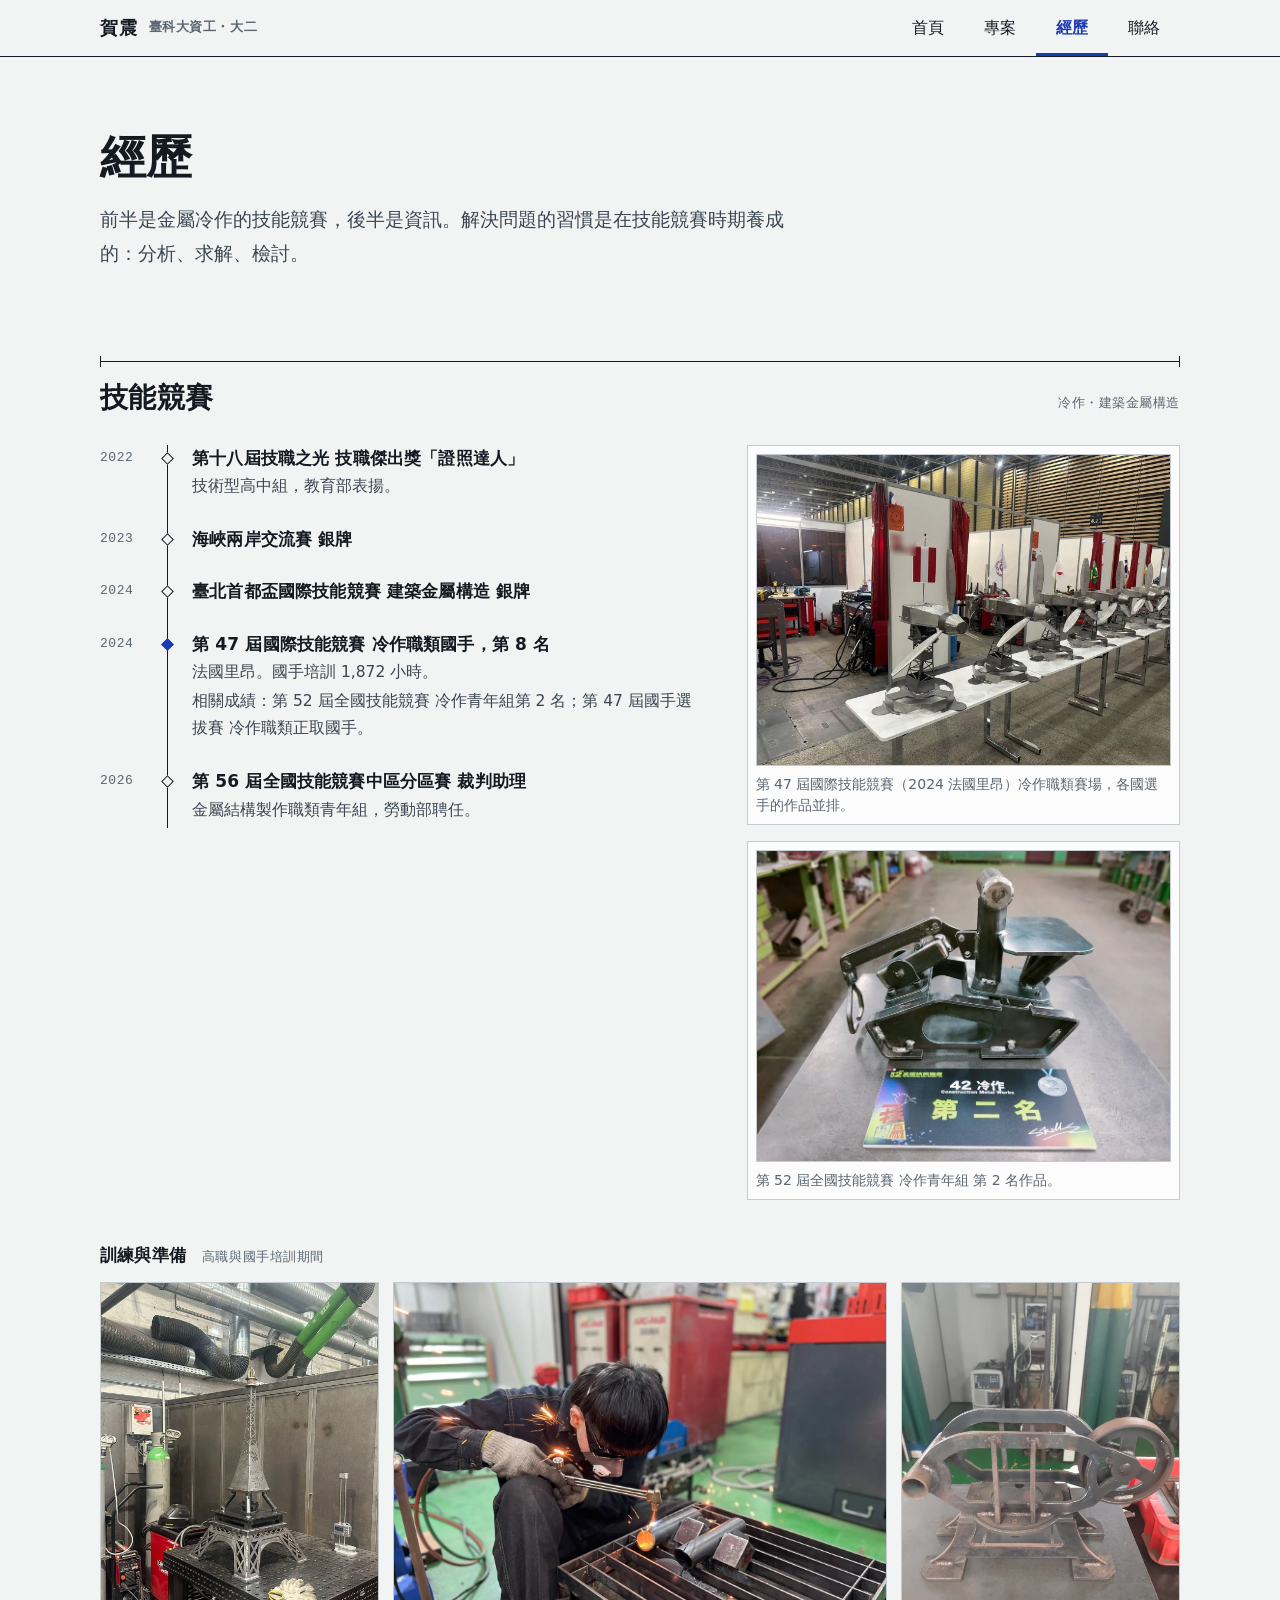
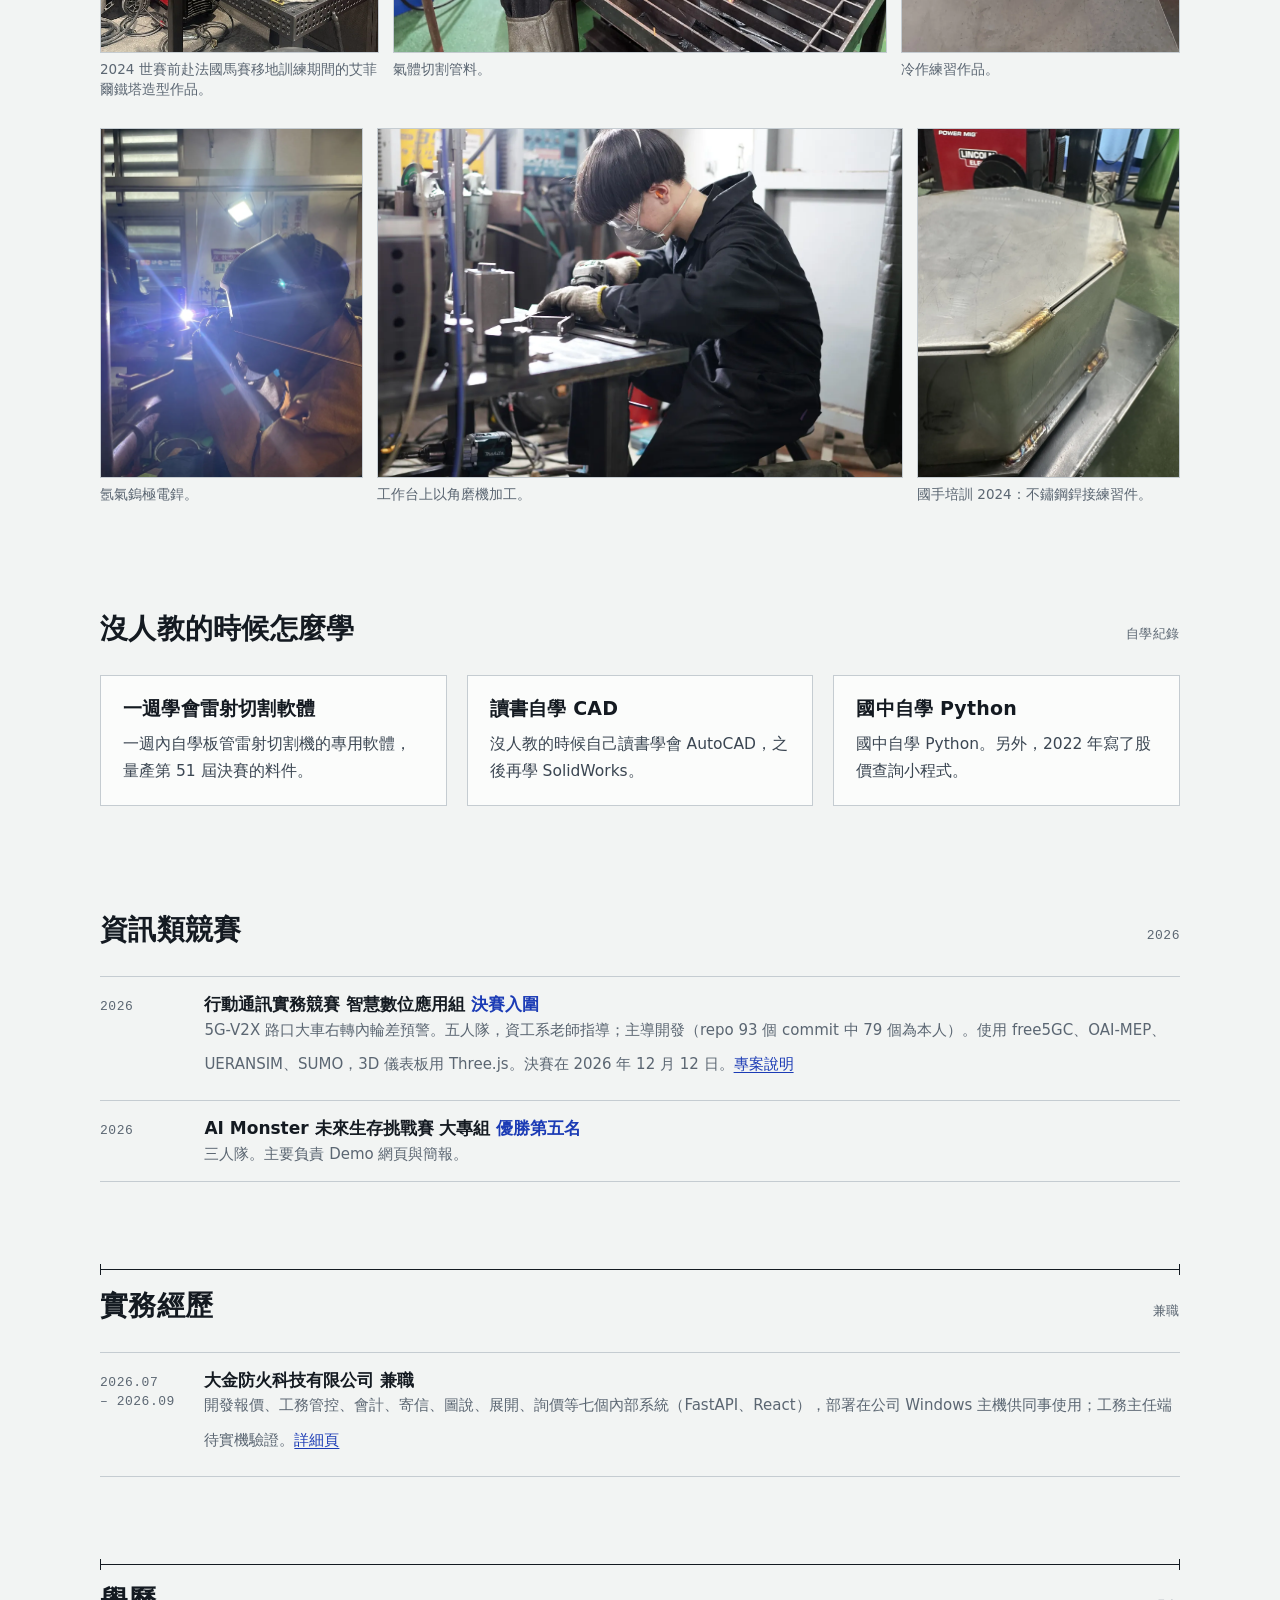
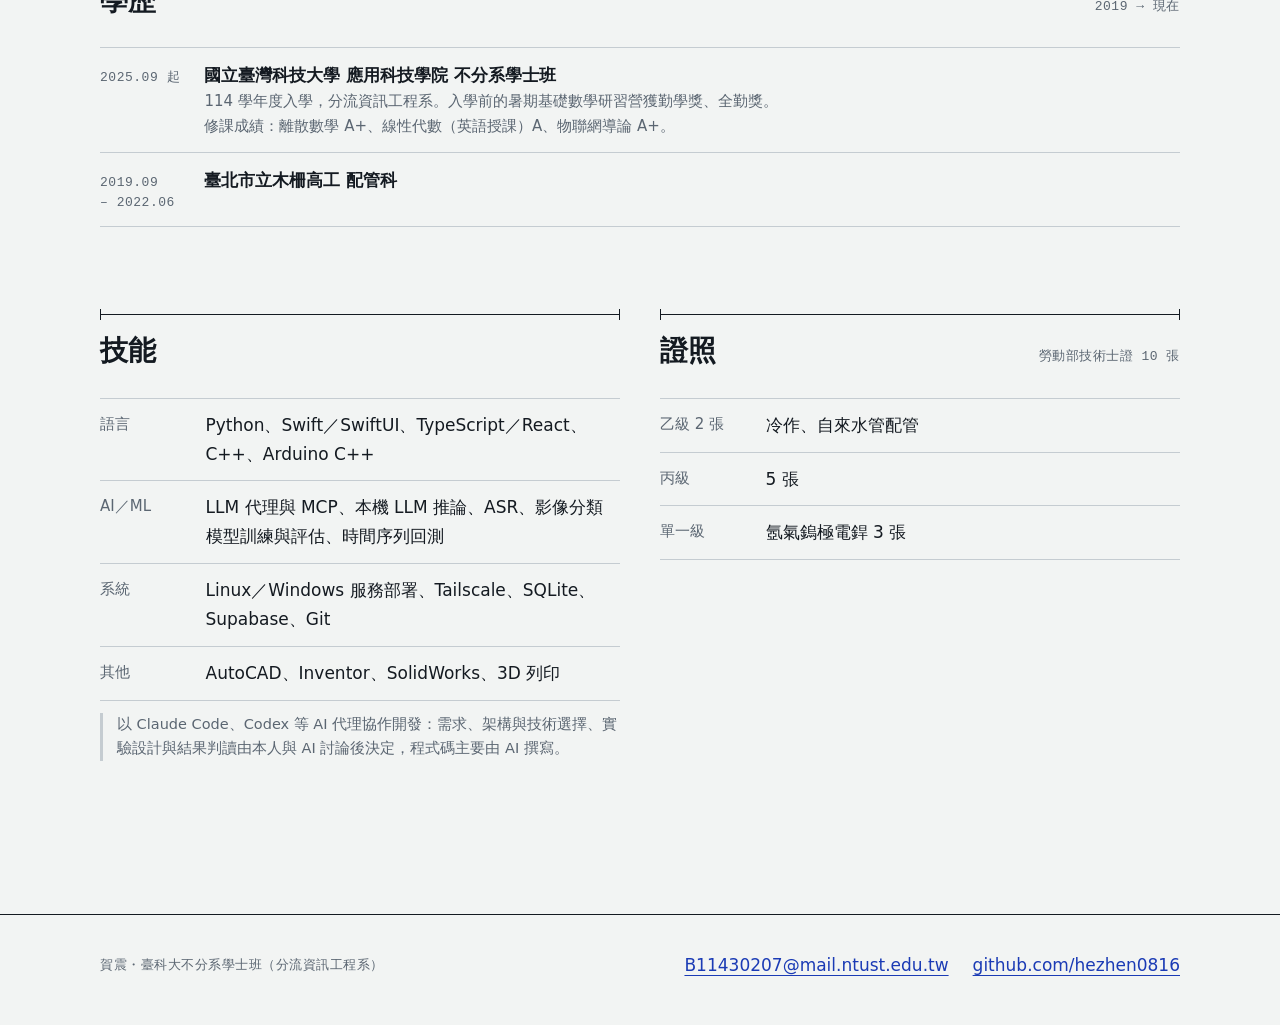
==== commit 775b8beb: "Add motion, optometry clip, design comparison, V2X 3D dashboard and lab-search intent" ====
--- a/experience.html
+++ b/experience.html
@@ -115,7 +115,7 @@
     <div class="sec-head"><h2 id="itcomp">資訊類競賽</h2><p class="note">2026</p></div>
     <ul class="rows">
       <li><span class="note when">2026</span><span class="what">行動通訊實務競賽 智慧數位應用組 <span class="res">決賽入圍</span>
-        <span class="sub">5G-V2X 路口大車右轉內輪差預警。五人隊，資工系老師指導；主導開發（repo 93 個 commit 中 79 個為本人）。使用 free5GC、OAI-MEP、UERANSIM、SUMO。決賽在 2026 年 12 月 12 日。<a href="projects.html#v2x">專案說明</a></span></span></li>
+        <span class="sub">5G-V2X 路口大車右轉內輪差預警。五人隊，資工系老師指導；主導開發（repo 93 個 commit 中 79 個為本人）。使用 free5GC、OAI-MEP、UERANSIM、SUMO，3D 儀表板用 Three.js。決賽在 2026 年 12 月 12 日。<a href="projects.html#v2x">專案說明</a></span></span></li>
       <li><span class="note when">2026</span><span class="what">AI Monster 未來生存挑戰賽 大專組 <span class="res">優勝第五名</span>
         <span class="sub">三人隊。主要負責 Demo 網頁與簡報。</span></span></li>
     </ul>
--- a/assets/css/components.css
+++ b/assets/css/components.css
@@ -52,6 +52,8 @@
 .card p { font-size: 0.9688rem; line-height: 1.75; color: var(--ink-2); }
 .card .more { margin-top: auto; padding-top: 8px; color: var(--blue); font-weight: 600; font-size: 0.9375rem; }
 .card.plain { padding: 20px 22px; }
+.repo { font-size: 0.9375rem; font-weight: 600; }
+.repo a { position: relative; z-index: 1; display: inline-flex; align-items: center; min-height: 44px; color: var(--blue); }   /* above the card-wide link overlay */
 .card .kind { color: var(--muted); }
 
 /* a measured result, set like a dimension callout */
@@ -203,6 +205,18 @@
 .phones figcaption { margin-top: 8px; font-size: 0.8438rem; color: var(--muted); line-height: 1.5; }
 .phones.one { grid-template-columns: minmax(0, 1fr); max-width: 260px; }
 .phones { align-items: start; }
+.phones.three { grid-template-columns: repeat(3, minmax(0, 1fr)); gap: 8px; }
+.phones figure { margin: 0; }
+.phones video { display: block; width: 100%; height: auto; aspect-ratio: 400 / 870; border: 1px solid var(--line); background: var(--paper); }
+.phones.three figure { padding: 6px; }
+.phones.three figcaption { font-size: 0.78rem; }
+/* narrow screens: a swipeable strip, each phone wide enough to read, next one peeking */
+@media (max-width: 479px) {
+  .phones.three { display: flex; overflow-x: auto; scroll-snap-type: x mandatory; gap: 12px; padding-bottom: 8px; scrollbar-width: thin; }
+  .phones.three figure { flex: 0 0 62%; scroll-snap-align: start; padding: 8px; }
+  .phones.three figcaption { font-size: 0.8438rem; }
+}
+@media (min-width: 480px) { .phones.three { gap: 12px; } .phones.three figure { padding: 8px; } .phones.three figcaption { font-size: 0.8438rem; } }
 
 /* HTML diagram header/footer boxes */
 .dg-head { border: 1px solid var(--line-strong); padding: 10px 14px; font-weight: 600; text-align: center; margin-bottom: 10px; line-height: 1.5; }
@@ -220,12 +234,13 @@
    Without it every element below is already in its final state.
    --------------------------------------------------------------------------- */
 
-/* project cards: a slight lift on hover and keyboard focus */
-.card:not(.plain) { transition: border-color .15s, transform .2s ease-out; }
+/* linked project cards: a slight lift on hover and keyboard focus (plain .pc cards are not clickable as a whole, so no lift) */
+.card:not(.plain) { transition: border-color .15s, transform .15s ease-out; }
 .card:not(.plain):hover { border-color: var(--line-strong); transform: translateY(-2px); }
 /* separate rule so a browser without :has() still keeps the hover rule */
 .card:not(.plain):has(:focus-visible) { border-color: var(--line-strong); transform: translateY(-2px); }
 @media (prefers-reduced-motion: reduce) {
+  .card:not(.plain) { transition: border-color .15s; }
   .card:not(.plain):hover { transform: none; }
   .card:not(.plain):has(:focus-visible) { transform: none; }
 }
@@ -310,3 +325,13 @@
 .shot .zoom, .phones .zoom { cursor: zoom-in; }
 .shot .zoom img, .phones .zoom img { border: 1px solid var(--line); }
 .card-img { width: 100%; height: auto; aspect-ratio: 16 / 9; object-fit: cover; border: 1px solid var(--line); margin-top: 4px; }
+
+/* optometry demo clip: whole video is a pause/play button */
+.vtoggle { display: block; position: relative; width: 100%; padding: 0; margin: 0; border: 0; background: none; cursor: pointer; }
+.vtoggle .vicon { position: absolute; right: 6px; bottom: 6px; width: 26px; height: 26px; display: grid; place-items: center; background: rgba(20, 26, 33, .82); color: #fff; border: 1px solid rgba(255, 255, 255, .5); pointer-events: none; }
+.vtoggle .vicon svg { fill: currentColor; display: block; }
+.vtoggle .i-pause, .vtoggle.is-playing .i-play { display: none; }
+.vtoggle.is-playing .i-pause { display: block; }
+.vtoggle:focus-visible { outline: 3px solid var(--blue); outline-offset: 2px; }
+.media-col { display: flex; flex-direction: column; gap: 12px; width: 100%; max-width: 300px; justify-self: end; }
+.media-col .phones { max-width: none; }
